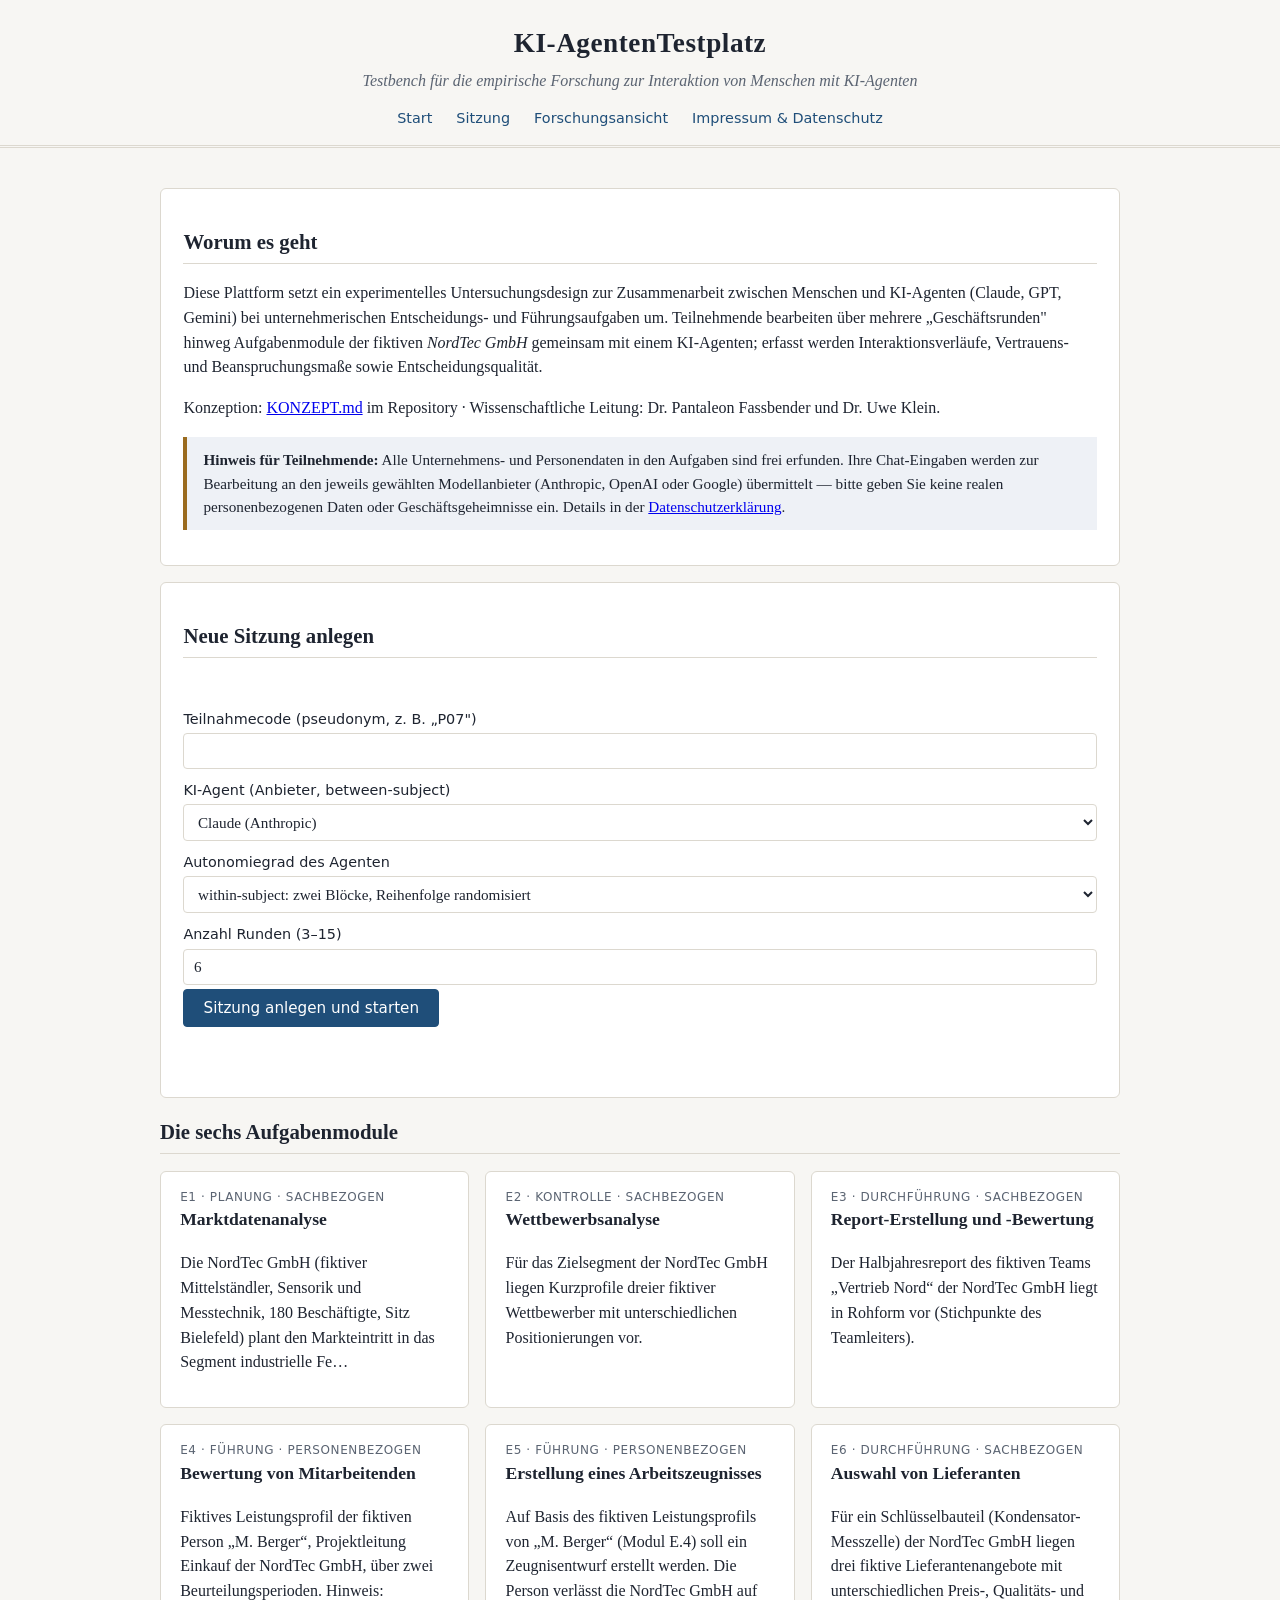
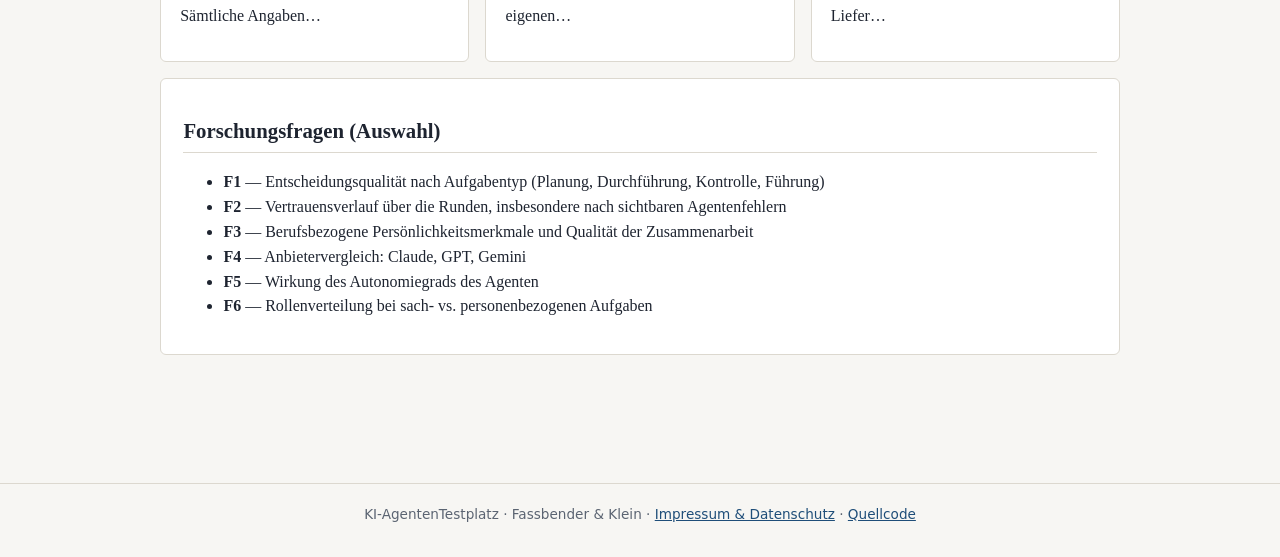
==== index.html @ 7c327b58 "Agentische Testbench: MVRP-Erstfassung (Module 0-6) Umsetzung des Arbeitspapiers "Experimentelle Unt" ====
<!DOCTYPE html>
<html lang="de">
<head>
  <meta charset="utf-8">
  <meta name="viewport" content="width=device-width, initial-scale=1">
  <title>KI-AgentenTestplatz — Testbench zur Mensch-KI-Agenten-Interaktion</title>
  <meta name="description" content="Agentische Testbench für die empirische Forschung zur Interaktion von Menschen mit KI-Agenten (Claude, GPT, Gemini).">
  <link rel="stylesheet" href="css/style.css">
</head>
<body>
  <header class="site">
    <h1>KI-AgentenTestplatz</h1>
    <div class="untertitel">Testbench für die empirische Forschung zur Interaktion von Menschen mit KI-Agenten</div>
    <nav class="haupt">
      <a href="index.html">Start</a>
      <a href="study.html">Sitzung</a>
      <a href="admin.html">Forschungsansicht</a>
      <a href="legal.html">Impressum &amp; Datenschutz</a>
    </nav>
  </header>

  <main>
    <section class="panel">
      <h2>Worum es geht</h2>
      <p>
        Diese Plattform setzt ein experimentelles Untersuchungsdesign zur Zusammenarbeit
        zwischen Menschen und KI-Agenten (Claude, GPT, Gemini) bei unternehmerischen
        Entscheidungs- und Führungsaufgaben um. Teilnehmende bearbeiten über mehrere
        „Geschäftsrunden" hinweg Aufgabenmodule der fiktiven <em>NordTec GmbH</em> gemeinsam
        mit einem KI-Agenten; erfasst werden Interaktionsverläufe, Vertrauens- und
        Beanspruchungsmaße sowie Entscheidungsqualität.
      </p>
      <p>
        Konzeption: <a href="KONZEPT.md">KONZEPT.md</a> im Repository ·
        Wissenschaftliche Leitung: Dr.&nbsp;Pantaleon&nbsp;Fassbender und Dr.&nbsp;Uwe&nbsp;Klein.
      </p>
      <div class="hinweis warnung">
        <strong>Hinweis für Teilnehmende:</strong> Alle Unternehmens- und Personendaten in
        den Aufgaben sind frei erfunden. Ihre Chat-Eingaben werden zur Bearbeitung an den
        jeweils gewählten Modellanbieter (Anthropic, OpenAI oder Google) übermittelt —
        bitte geben Sie keine realen personenbezogenen Daten oder Geschäftsgeheimnisse ein.
        Details in der <a href="legal.html">Datenschutzerklärung</a>.
      </div>
    </section>

    <section class="panel">
      <h2>Neue Sitzung anlegen</h2>
      <p class="status" id="speicherStatus"></p>
      <form id="setupForm">
        <label for="code">Teilnahmecode (pseudonym, z.&nbsp;B. „P07")</label>
        <input type="text" id="code" maxlength="24" autocomplete="off" required>

        <label for="provider">KI-Agent (Anbieter, between-subject)</label>
        <select id="provider">
          <option value="anthropic">Claude (Anthropic)</option>
          <option value="openai">GPT (OpenAI)</option>
          <option value="gemini">Gemini (Google)</option>
        </select>

        <label for="autonomyPlan">Autonomiegrad des Agenten</label>
        <select id="autonomyPlan">
          <option value="within">within-subject: zwei Blöcke, Reihenfolge randomisiert</option>
          <option value="niedrig">konstant niedrig (Agent macht nur Vorschläge)</option>
          <option value="hoch">konstant hoch (Agent erstellt Entwürfe, Mensch kontrolliert)</option>
        </select>

        <label for="rounds">Anzahl Runden (3–15)</label>
        <input type="number" id="rounds" min="3" max="15" value="6">

        <button type="submit">Sitzung anlegen und starten</button>
      </form>
      <p class="status" id="setupStatus"></p>
    </section>

    <section>
      <h2>Die sechs Aufgabenmodule</h2>
      <div class="karten" id="modulKarten"></div>
    </section>

    <section class="panel">
      <h2>Forschungsfragen (Auswahl)</h2>
      <ul>
        <li><strong>F1</strong> — Entscheidungsqualität nach Aufgabentyp (Planung, Durchführung, Kontrolle, Führung)</li>
        <li><strong>F2</strong> — Vertrauensverlauf über die Runden, insbesondere nach sichtbaren Agentenfehlern</li>
        <li><strong>F3</strong> — Berufsbezogene Persönlichkeitsmerkmale und Qualität der Zusammenarbeit</li>
        <li><strong>F4</strong> — Anbietervergleich: Claude, GPT, Gemini</li>
        <li><strong>F5</strong> — Wirkung des Autonomiegrads des Agenten</li>
        <li><strong>F6</strong> — Rollenverteilung bei sach- vs. personenbezogenen Aufgaben</li>
      </ul>
    </section>
  </main>

  <footer class="site">
    KI-AgentenTestplatz · Fassbender &amp; Klein ·
    <a href="legal.html">Impressum &amp; Datenschutz</a> ·
    <a href="https://github.com/pantaleonfassbender-coder/KI-AgentenTestplatz">Quellcode</a>
  </footer>

  <script src="js/tasks-data.js"></script>
  <script src="js/store.js"></script>
  <script src="js/engine.js"></script>
  <script src="js/index-page.js"></script>
</body>
</html>
---- css/style.css ----
/* KI-AgentenTestplatz — Gestaltung. Systemschriften, keine Fremdressourcen. */

:root {
  --bg: #f7f6f3;
  --panel: #ffffff;
  --ink: #1e2430;
  --muted: #5b6472;
  --line: #dcd8cf;
  --accent: #1f4e79;
  --accent-ink: #ffffff;
  --soft: #eef1f6;
  --good: #2e6e46;
  --warn: #9a6b1f;
  --bad: #a13a2f;
  --agent: #f0ede5;
  --human: #e3ecf5;
}

@media (prefers-color-scheme: dark) {
  :root {
    --bg: #16181d;
    --panel: #1f232b;
    --ink: #e8e6e1;
    --muted: #a3a89f;
    --line: #363b45;
    --accent: #7aa7d4;
    --accent-ink: #10141a;
    --soft: #262b34;
    --agent: #2a2e28;
    --human: #232c36;
  }
}

* { box-sizing: border-box; }

body {
  margin: 0;
  background: var(--bg);
  color: var(--ink);
  font-family: Georgia, "Times New Roman", serif;
  line-height: 1.55;
  font-size: 16px;
}

header.site {
  border-bottom: 3px double var(--line);
  padding: 1.4rem 1rem 1rem;
  text-align: center;
}

header.site h1 {
  margin: 0;
  font-size: 1.7rem;
  letter-spacing: 0.02em;
}

header.site .untertitel {
  color: var(--muted);
  font-style: italic;
  margin-top: 0.3rem;
}

nav.haupt {
  display: flex;
  justify-content: center;
  gap: 1.5rem;
  flex-wrap: wrap;
  margin-top: 0.8rem;
  font-family: system-ui, -apple-system, "Segoe UI", sans-serif;
  font-size: 0.9rem;
}

nav.haupt a { color: var(--accent); text-decoration: none; }
nav.haupt a:hover { text-decoration: underline; }

main {
  max-width: 62rem;
  margin: 0 auto;
  padding: 1.5rem 1rem 4rem;
}

h2 { font-size: 1.3rem; border-bottom: 1px solid var(--line); padding-bottom: 0.3rem; }
h3 { font-size: 1.1rem; }

.panel {
  background: var(--panel);
  border: 1px solid var(--line);
  border-radius: 6px;
  padding: 1.2rem 1.4rem;
  margin: 1rem 0;
}

.hinweis {
  background: var(--soft);
  border-left: 4px solid var(--accent);
  padding: 0.7rem 1rem;
  margin: 1rem 0;
  font-size: 0.95rem;
}

.warnung { border-left-color: var(--warn); }

table { border-collapse: collapse; width: 100%; margin: 0.8rem 0; }
th, td { border: 1px solid var(--line); padding: 0.45rem 0.6rem; text-align: left; vertical-align: top; }
th { background: var(--soft); font-family: system-ui, sans-serif; font-size: 0.85rem; }
td { font-size: 0.95rem; }

label { display: block; margin: 0.6rem 0 0.2rem; font-family: system-ui, sans-serif; font-size: 0.9rem; }

input[type="text"], input[type="number"], select, textarea {
  width: 100%;
  padding: 0.5rem 0.6rem;
  border: 1px solid var(--line);
  border-radius: 4px;
  background: var(--panel);
  color: var(--ink);
  font-family: inherit;
  font-size: 0.95rem;
}

textarea { min-height: 8rem; resize: vertical; }

button {
  font-family: system-ui, sans-serif;
  font-size: 0.95rem;
  padding: 0.55rem 1.2rem;
  border: 1px solid var(--accent);
  border-radius: 4px;
  background: var(--accent);
  color: var(--accent-ink);
  cursor: pointer;
  margin: 0.3rem 0.3rem 0.3rem 0;
}

button:hover { filter: brightness(1.1); }
button:disabled { opacity: 0.5; cursor: default; }

button.sekundaer {
  background: transparent;
  color: var(--accent);
}

button.gefahr { background: var(--bad); border-color: var(--bad); color: #fff; }

.kpi-leiste {
  display: flex;
  gap: 1rem;
  flex-wrap: wrap;
  font-family: system-ui, sans-serif;
  font-size: 0.9rem;
}

.kpi {
  background: var(--soft);
  border: 1px solid var(--line);
  border-radius: 4px;
  padding: 0.4rem 0.9rem;
}

.kpi b { font-size: 1.1rem; }

.meta-leiste {
  font-family: system-ui, sans-serif;
  font-size: 0.85rem;
  color: var(--muted);
  display: flex;
  gap: 1.2rem;
  flex-wrap: wrap;
  margin-bottom: 0.6rem;
}

/* Chat */
.chatlog {
  border: 1px solid var(--line);
  border-radius: 6px;
  background: var(--panel);
  max-height: 26rem;
  overflow-y: auto;
  padding: 0.8rem;
  margin: 0.8rem 0;
}

.msg {
  margin: 0.5rem 0;
  padding: 0.6rem 0.9rem;
  border-radius: 6px;
  white-space: pre-wrap;
  font-size: 0.95rem;
}

.msg.human { background: var(--human); margin-left: 2rem; }
.msg.agent { background: var(--agent); margin-right: 2rem; }

.msg .wer {
  font-family: system-ui, sans-serif;
  font-size: 0.75rem;
  color: var(--muted);
  display: block;
  margin-bottom: 0.25rem;
}

.chat-steuer { display: flex; gap: 0.5rem; align-items: flex-end; flex-wrap: wrap; }
.chat-steuer textarea { flex: 1 1 20rem; min-height: 4rem; }
.chat-steuer .rollenwahl { flex: 0 0 auto; }

.status {
  font-family: system-ui, sans-serif;
  font-size: 0.85rem;
  color: var(--muted);
  min-height: 1.2rem;
}

.fehler { color: var(--bad); }
.erfolg { color: var(--good); }

/* Fragebögen */
.likert { display: flex; gap: 0.7rem; align-items: center; flex-wrap: wrap; margin: 0.2rem 0 0.8rem; font-family: system-ui, sans-serif; font-size: 0.85rem; }
.likert label { display: inline-flex; align-items: center; gap: 0.25rem; margin: 0; }
.frage { margin-top: 0.9rem; }
.frage .text { font-size: 0.98rem; }

input[type="range"] { width: 100%; }
.range-wert { font-family: system-ui, sans-serif; font-size: 0.85rem; color: var(--muted); }

/* Karten auf der Startseite */
.karten { display: grid; grid-template-columns: repeat(auto-fit, minmax(16rem, 1fr)); gap: 1rem; }
.karte { background: var(--panel); border: 1px solid var(--line); border-radius: 6px; padding: 1rem 1.2rem; }
.karte h3 { margin-top: 0; }
.karte .tag { font-family: system-ui, sans-serif; font-size: 0.75rem; color: var(--muted); text-transform: uppercase; letter-spacing: 0.05em; }

footer.site {
  border-top: 1px solid var(--line);
  margin-top: 3rem;
  padding: 1.2rem 1rem 2rem;
  text-align: center;
  font-size: 0.85rem;
  color: var(--muted);
  font-family: system-ui, sans-serif;
}

footer.site a { color: var(--accent); }

.verborgen { display: none !important; }

.fortschritt {
  font-family: system-ui, sans-serif;
  font-size: 0.85rem;
  color: var(--muted);
  text-align: right;
}

@media (max-width: 480px) {
  .msg.human { margin-left: 0.5rem; }
  .msg.agent { margin-right: 0.5rem; }
}
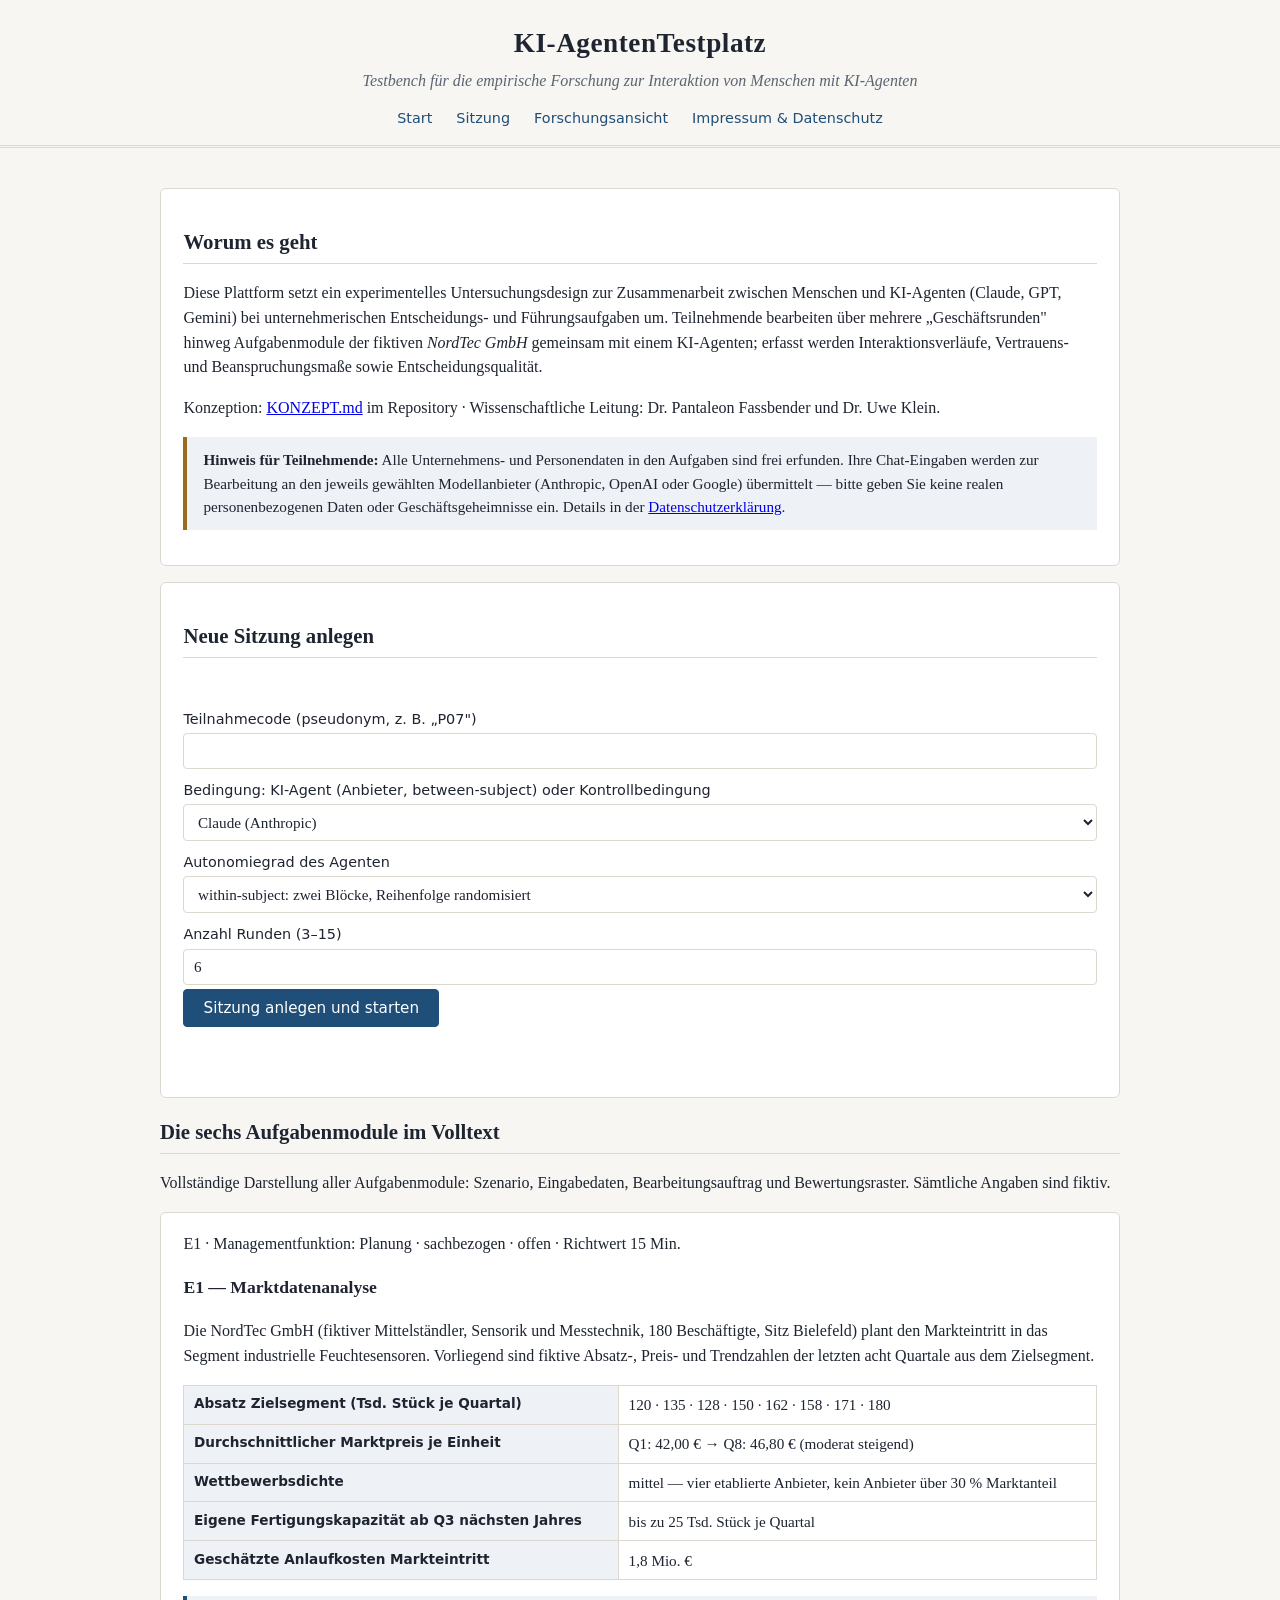
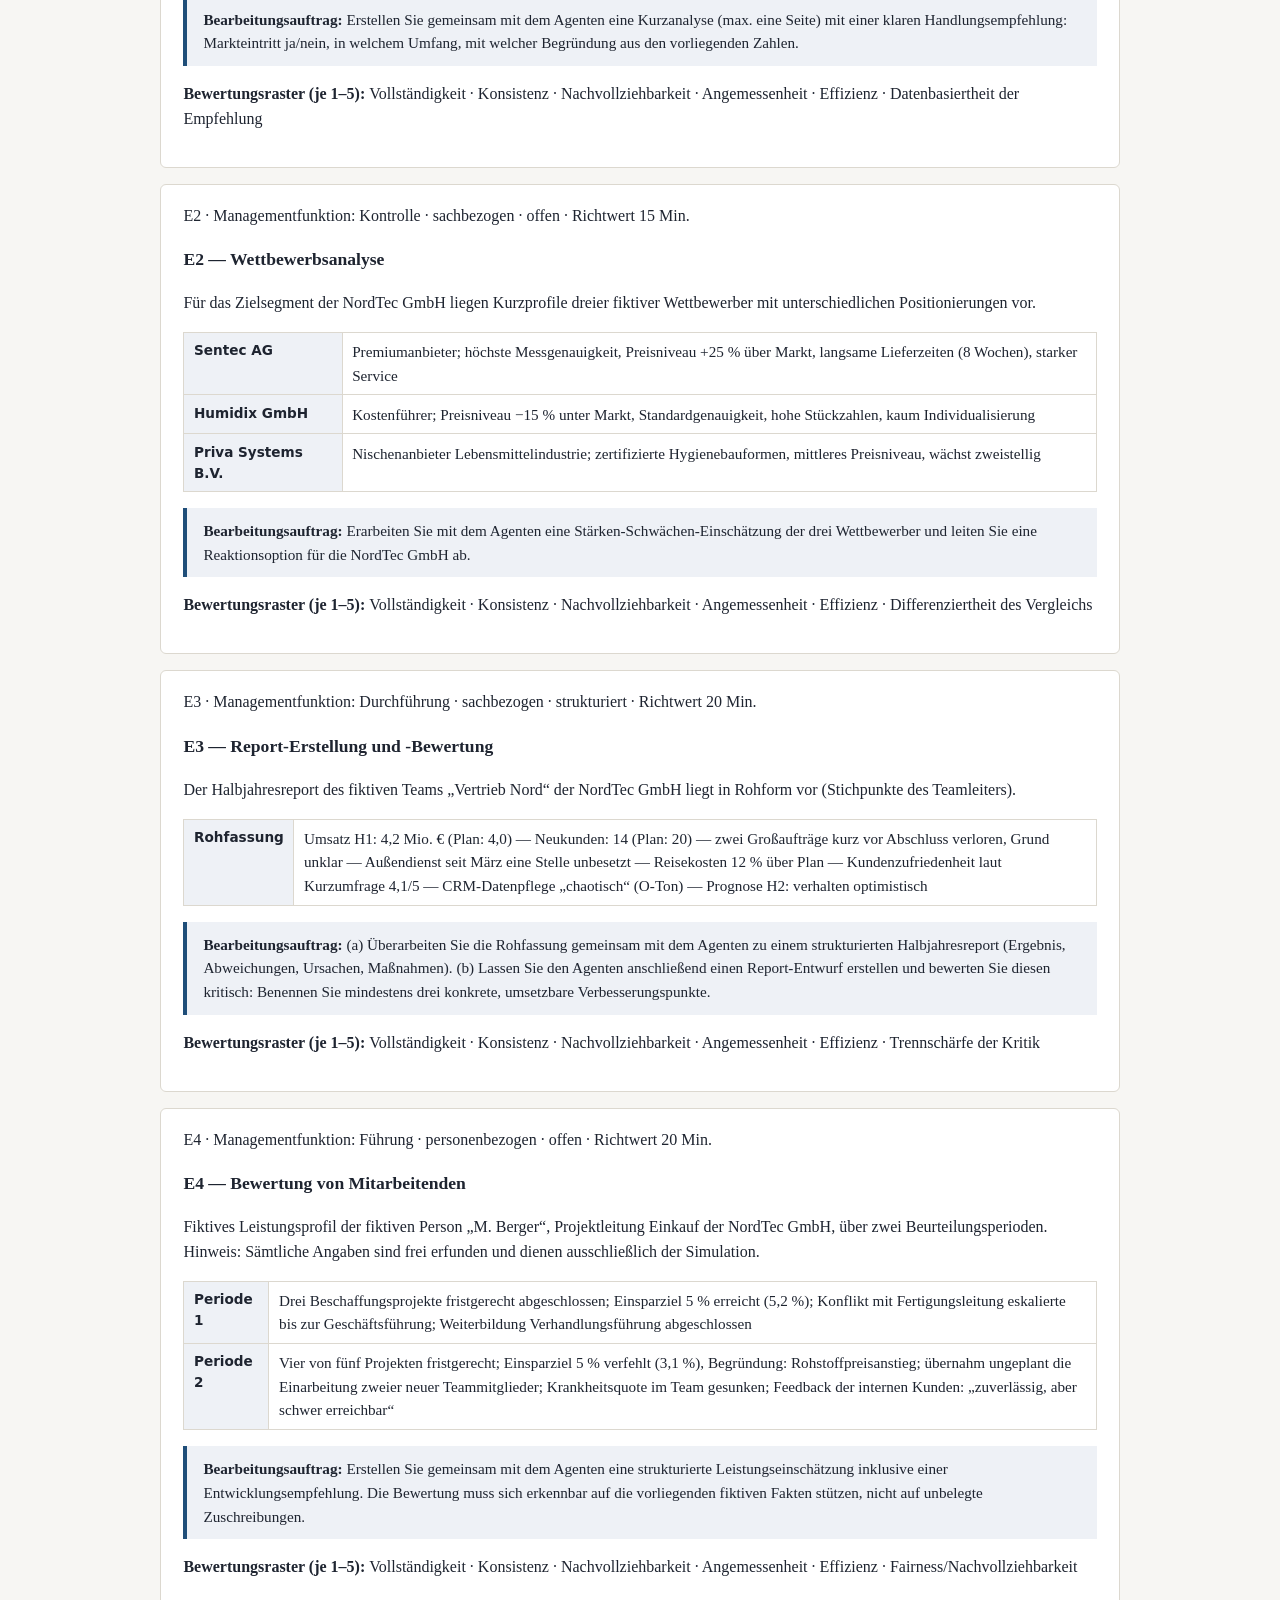
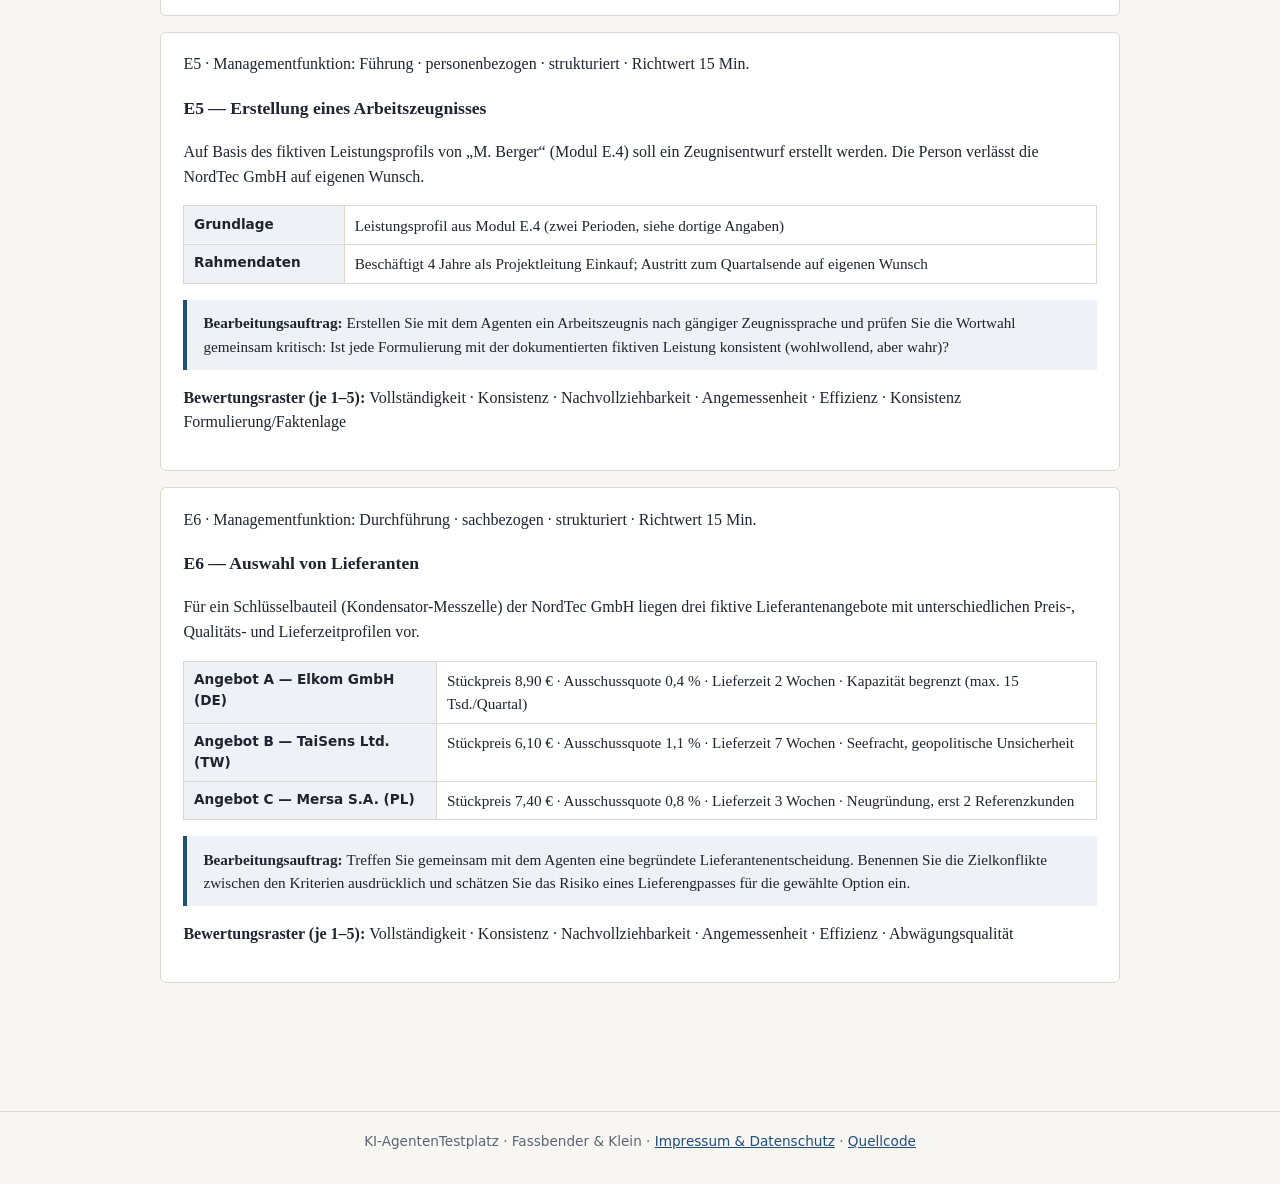
==== commit 3319755f: "Volltext-Module, Forschungsfragen in Forschungsansicht, Open-Source-Option, Postkorb-Kontrollbedingu" ====
--- a/index.html
+++ b/index.html
@@ -50,11 +50,13 @@
         <label for="code">Teilnahmecode (pseudonym, z.&nbsp;B. „P07")</label>
         <input type="text" id="code" maxlength="24" autocomplete="off" required>
 
-        <label for="provider">KI-Agent (Anbieter, between-subject)</label>
+        <label for="provider">Bedingung: KI-Agent (Anbieter, between-subject) oder Kontrollbedingung</label>
         <select id="provider">
           <option value="anthropic">Claude (Anthropic)</option>
           <option value="openai">GPT (OpenAI)</option>
           <option value="gemini">Gemini (Google)</option>
+          <option value="opensource">Open-Source-Modell (vom Betreiber konfigurierter Endpunkt)</option>
+          <option value="none">Ohne KI — Postkorb-Kontrollbedingung (eigenständige Bearbeitung)</option>
         </select>
 
         <label for="autonomyPlan">Autonomiegrad des Agenten</label>
@@ -73,20 +75,10 @@
     </section>
 
     <section>
-      <h2>Die sechs Aufgabenmodule</h2>
-      <div class="karten" id="modulKarten"></div>
-    </section>
-
-    <section class="panel">
-      <h2>Forschungsfragen (Auswahl)</h2>
-      <ul>
-        <li><strong>F1</strong> — Entscheidungsqualität nach Aufgabentyp (Planung, Durchführung, Kontrolle, Führung)</li>
-        <li><strong>F2</strong> — Vertrauensverlauf über die Runden, insbesondere nach sichtbaren Agentenfehlern</li>
-        <li><strong>F3</strong> — Berufsbezogene Persönlichkeitsmerkmale und Qualität der Zusammenarbeit</li>
-        <li><strong>F4</strong> — Anbietervergleich: Claude, GPT, Gemini</li>
-        <li><strong>F5</strong> — Wirkung des Autonomiegrads des Agenten</li>
-        <li><strong>F6</strong> — Rollenverteilung bei sach- vs. personenbezogenen Aufgaben</li>
-      </ul>
+      <h2>Die sechs Aufgabenmodule im Volltext</h2>
+      <p>Vollständige Darstellung aller Aufgabenmodule: Szenario, Eingabedaten,
+        Bearbeitungsauftrag und Bewertungsraster. Sämtliche Angaben sind fiktiv.</p>
+      <div id="modulListe"></div>
     </section>
   </main>
 
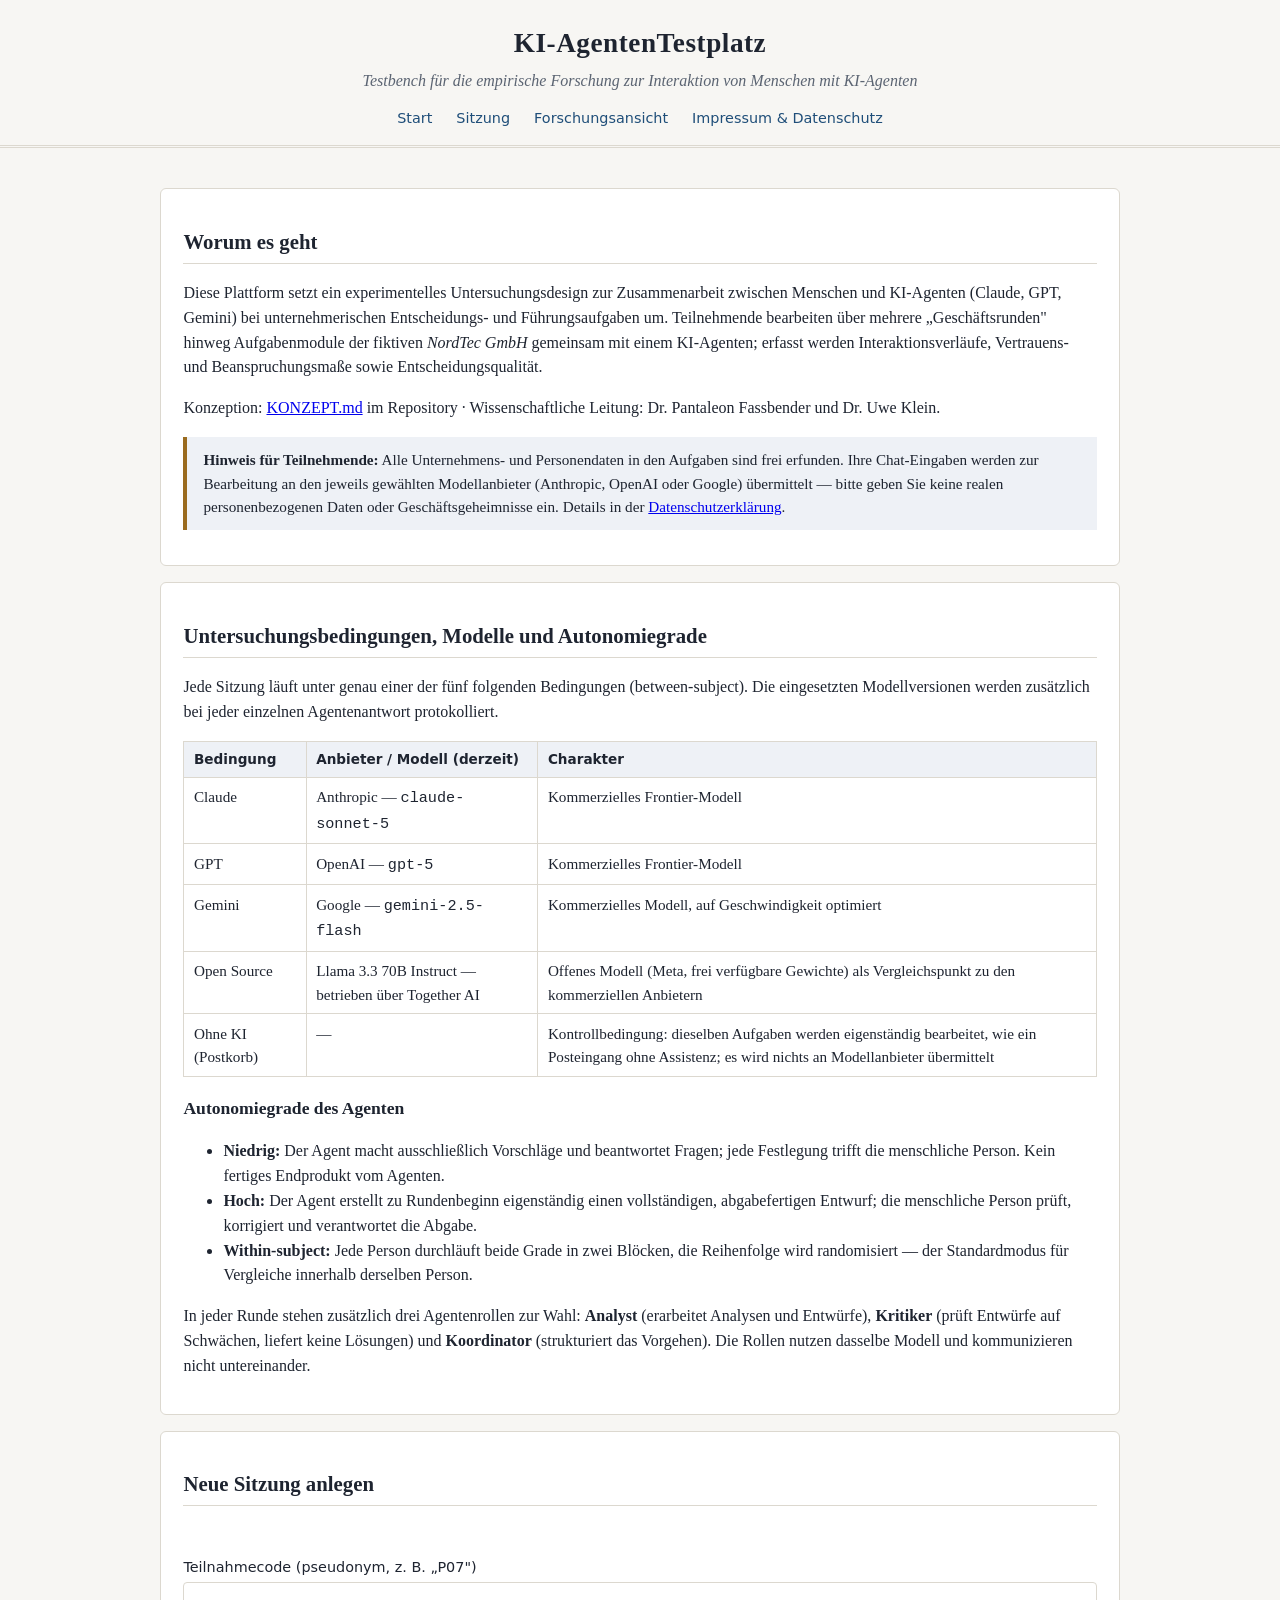
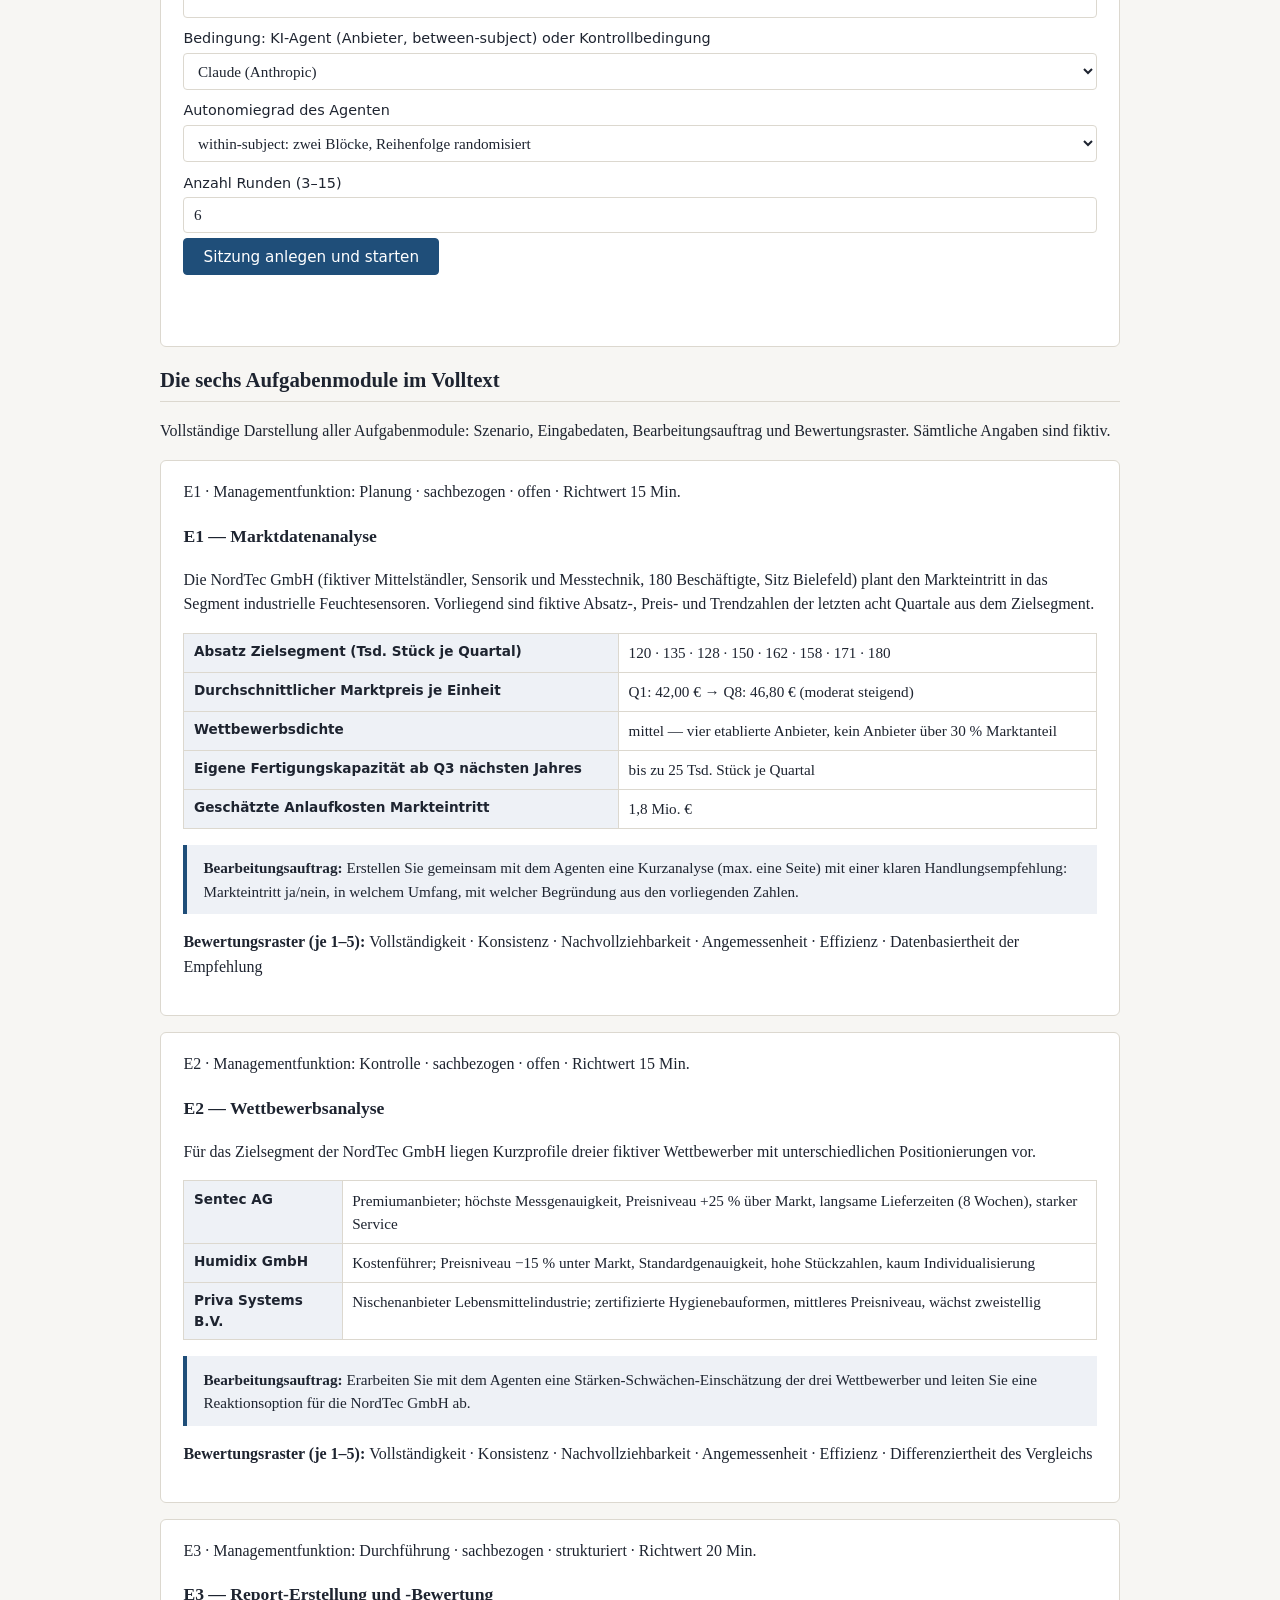
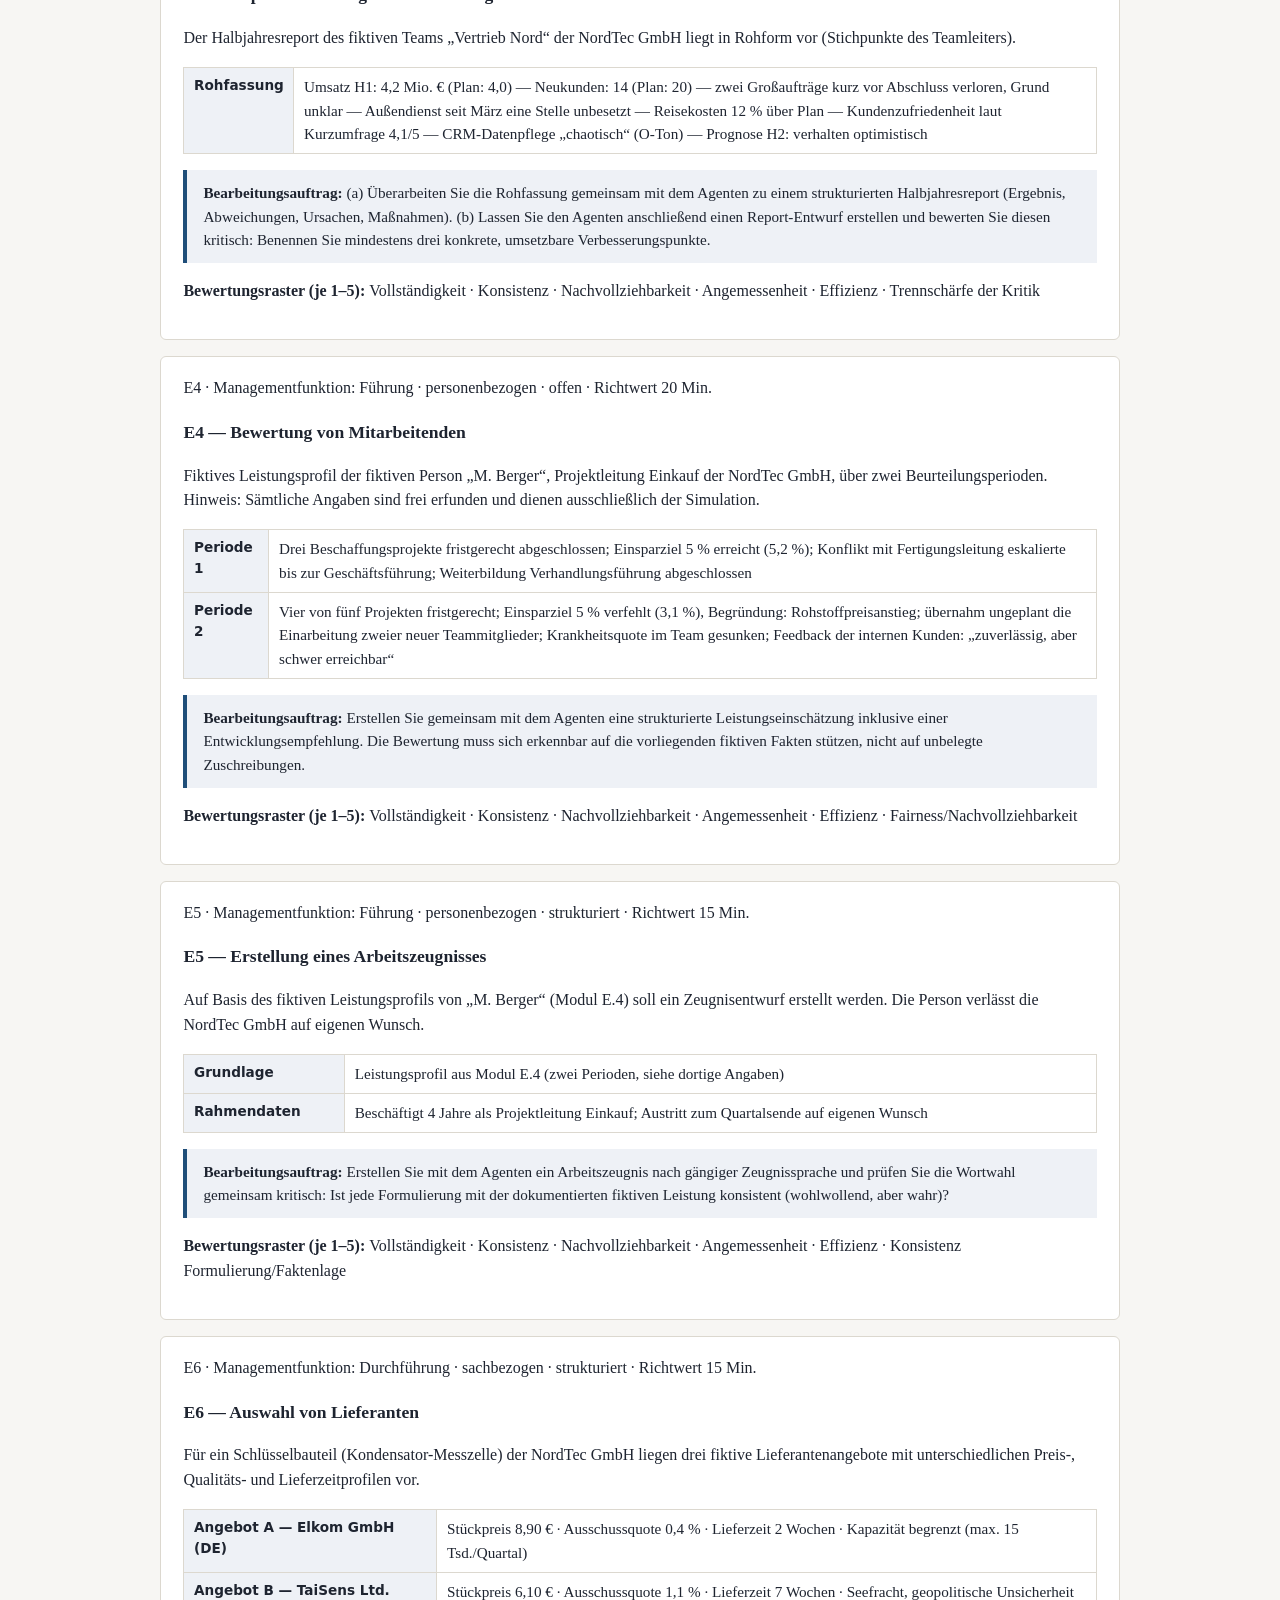
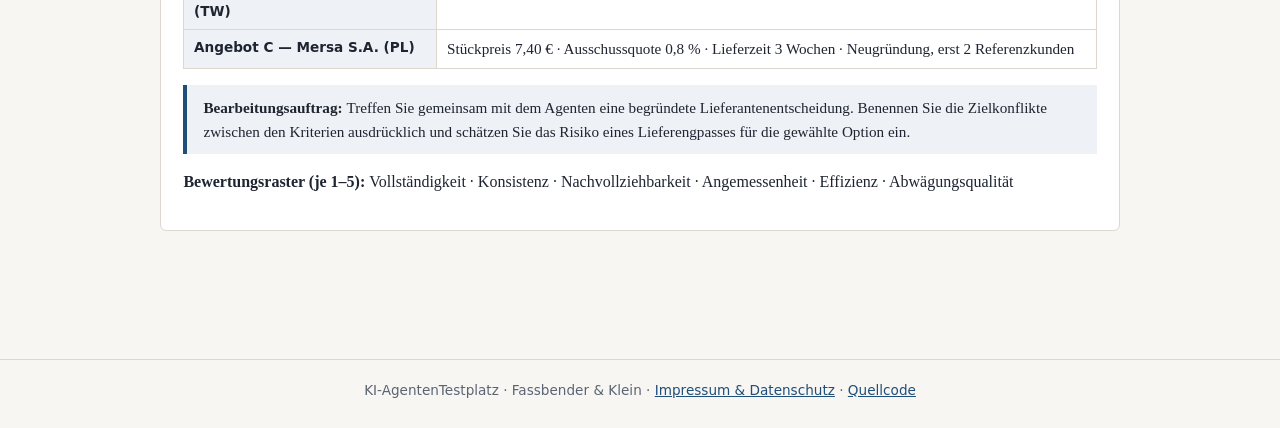
==== commit 520603d8: "Startseite: Bedingungen/Modelle/Autonomiegrade erlaeutert; Datenschutz benennt Together AI - Neue Ue" ====
--- a/index.html
+++ b/index.html
@@ -41,6 +41,62 @@
         bitte geben Sie keine realen personenbezogenen Daten oder Geschäftsgeheimnisse ein.
         Details in der <a href="legal.html">Datenschutzerklärung</a>.
       </div>
+    </section>
+
+    <section class="panel">
+      <h2>Untersuchungsbedingungen, Modelle und Autonomiegrade</h2>
+      <p>Jede Sitzung läuft unter genau einer der fünf folgenden Bedingungen
+        (between-subject). Die eingesetzten Modellversionen werden zusätzlich bei jeder
+        einzelnen Agentenantwort protokolliert.</p>
+      <table>
+        <thead>
+          <tr><th>Bedingung</th><th>Anbieter / Modell (derzeit)</th><th>Charakter</th></tr>
+        </thead>
+        <tbody>
+          <tr>
+            <td>Claude</td>
+            <td>Anthropic — <code>claude-sonnet-5</code></td>
+            <td>Kommerzielles Frontier-Modell</td>
+          </tr>
+          <tr>
+            <td>GPT</td>
+            <td>OpenAI — <code>gpt-5</code></td>
+            <td>Kommerzielles Frontier-Modell</td>
+          </tr>
+          <tr>
+            <td>Gemini</td>
+            <td>Google — <code>gemini-2.5-flash</code></td>
+            <td>Kommerzielles Modell, auf Geschwindigkeit optimiert</td>
+          </tr>
+          <tr>
+            <td>Open Source</td>
+            <td>Llama&nbsp;3.3&nbsp;70B Instruct — betrieben über Together&nbsp;AI</td>
+            <td>Offenes Modell (Meta, frei verfügbare Gewichte) als Vergleichspunkt zu den kommerziellen Anbietern</td>
+          </tr>
+          <tr>
+            <td>Ohne KI (Postkorb)</td>
+            <td>—</td>
+            <td>Kontrollbedingung: dieselben Aufgaben werden eigenständig bearbeitet, wie ein Posteingang ohne Assistenz; es wird nichts an Modellanbieter übermittelt</td>
+          </tr>
+        </tbody>
+      </table>
+      <h3>Autonomiegrade des Agenten</h3>
+      <ul>
+        <li><strong>Niedrig:</strong> Der Agent macht ausschließlich Vorschläge und
+          beantwortet Fragen; jede Festlegung trifft die menschliche Person. Kein
+          fertiges Endprodukt vom Agenten.</li>
+        <li><strong>Hoch:</strong> Der Agent erstellt zu Rundenbeginn eigenständig einen
+          vollständigen, abgabefertigen Entwurf; die menschliche Person prüft, korrigiert
+          und verantwortet die Abgabe.</li>
+        <li><strong>Within-subject:</strong> Jede Person durchläuft beide Grade in zwei
+          Blöcken, die Reihenfolge wird randomisiert — der Standardmodus für
+          Vergleiche innerhalb derselben Person.</li>
+      </ul>
+      <p>In jeder Runde stehen zusätzlich drei Agentenrollen zur Wahl: <strong>Analyst</strong>
+        (erarbeitet Analysen und Entwürfe), <strong>Kritiker</strong> (prüft Entwürfe auf
+        Schwächen, liefert keine Lösungen) und <strong>Koordinator</strong> (strukturiert
+        das Vorgehen). Die Rollen nutzen dasselbe Modell und kommunizieren nicht
+        untereinander.</p>
     </section>
 
     <section class="panel">
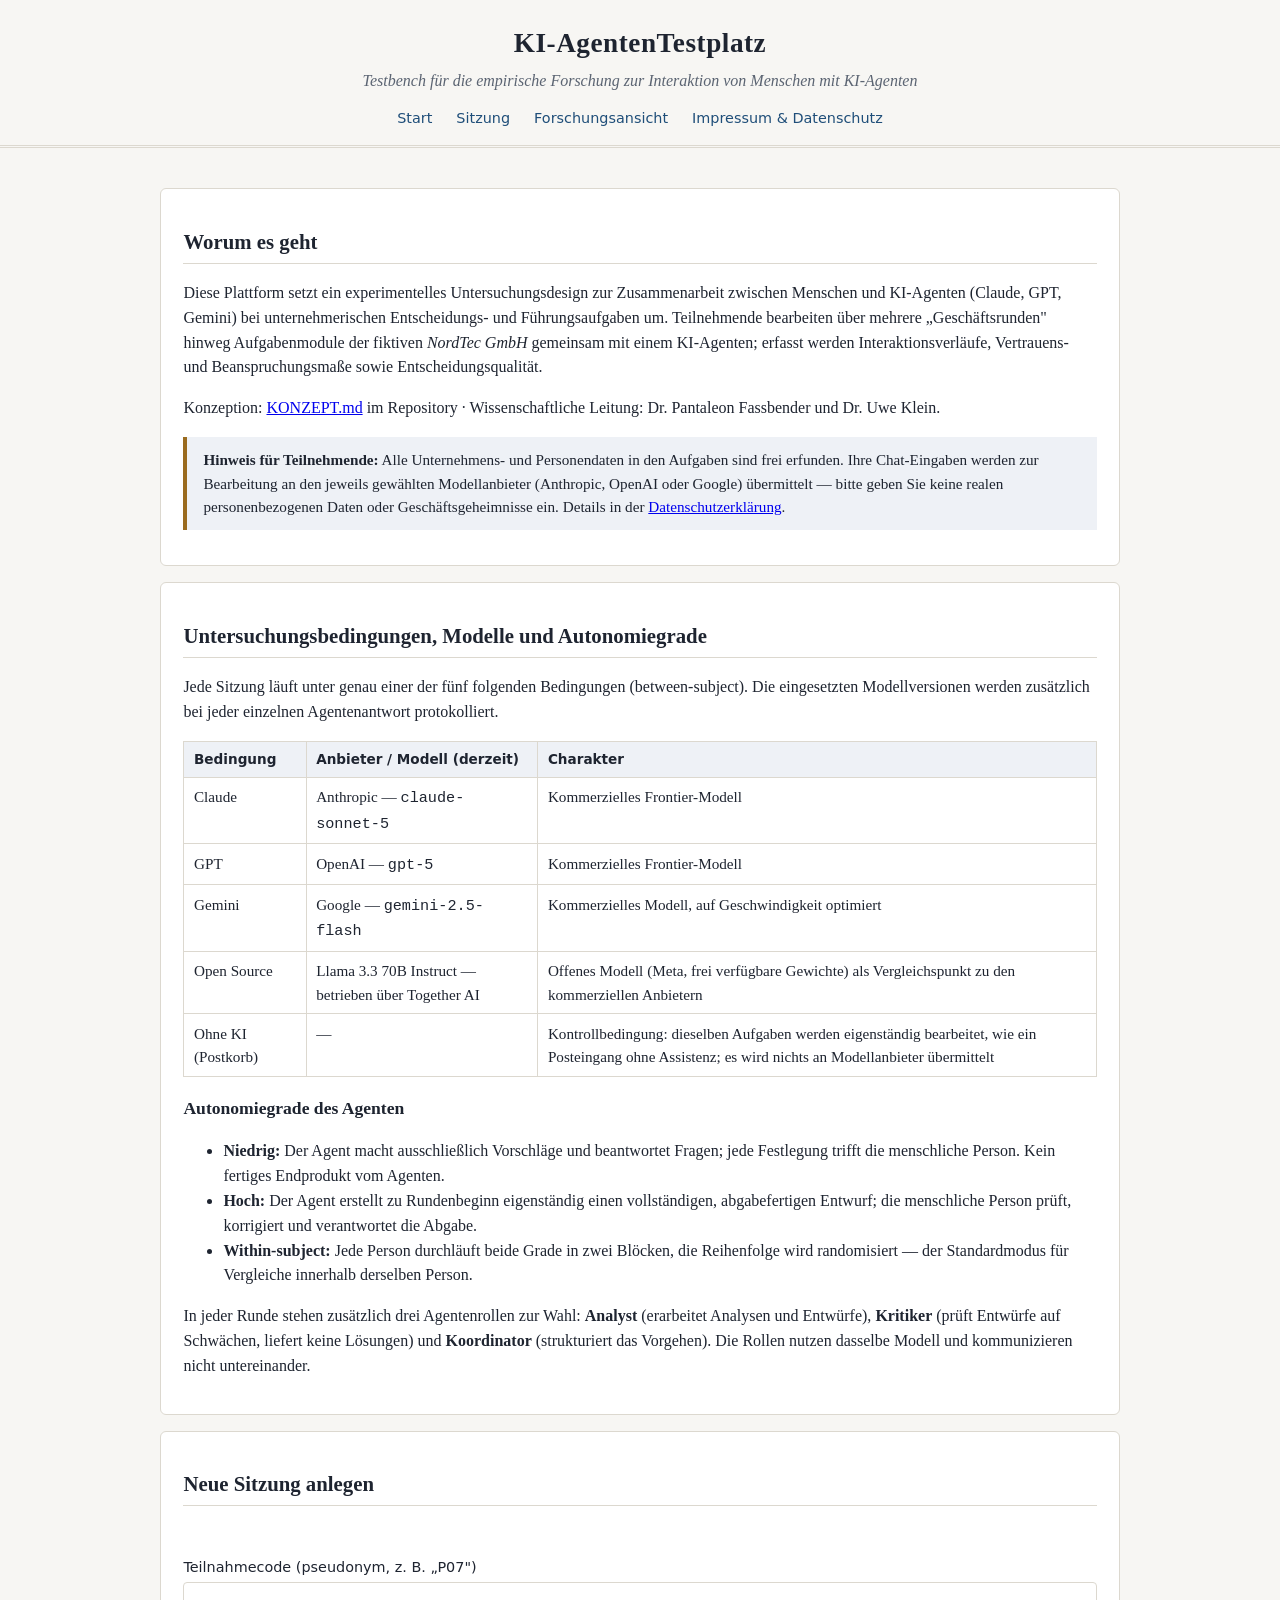
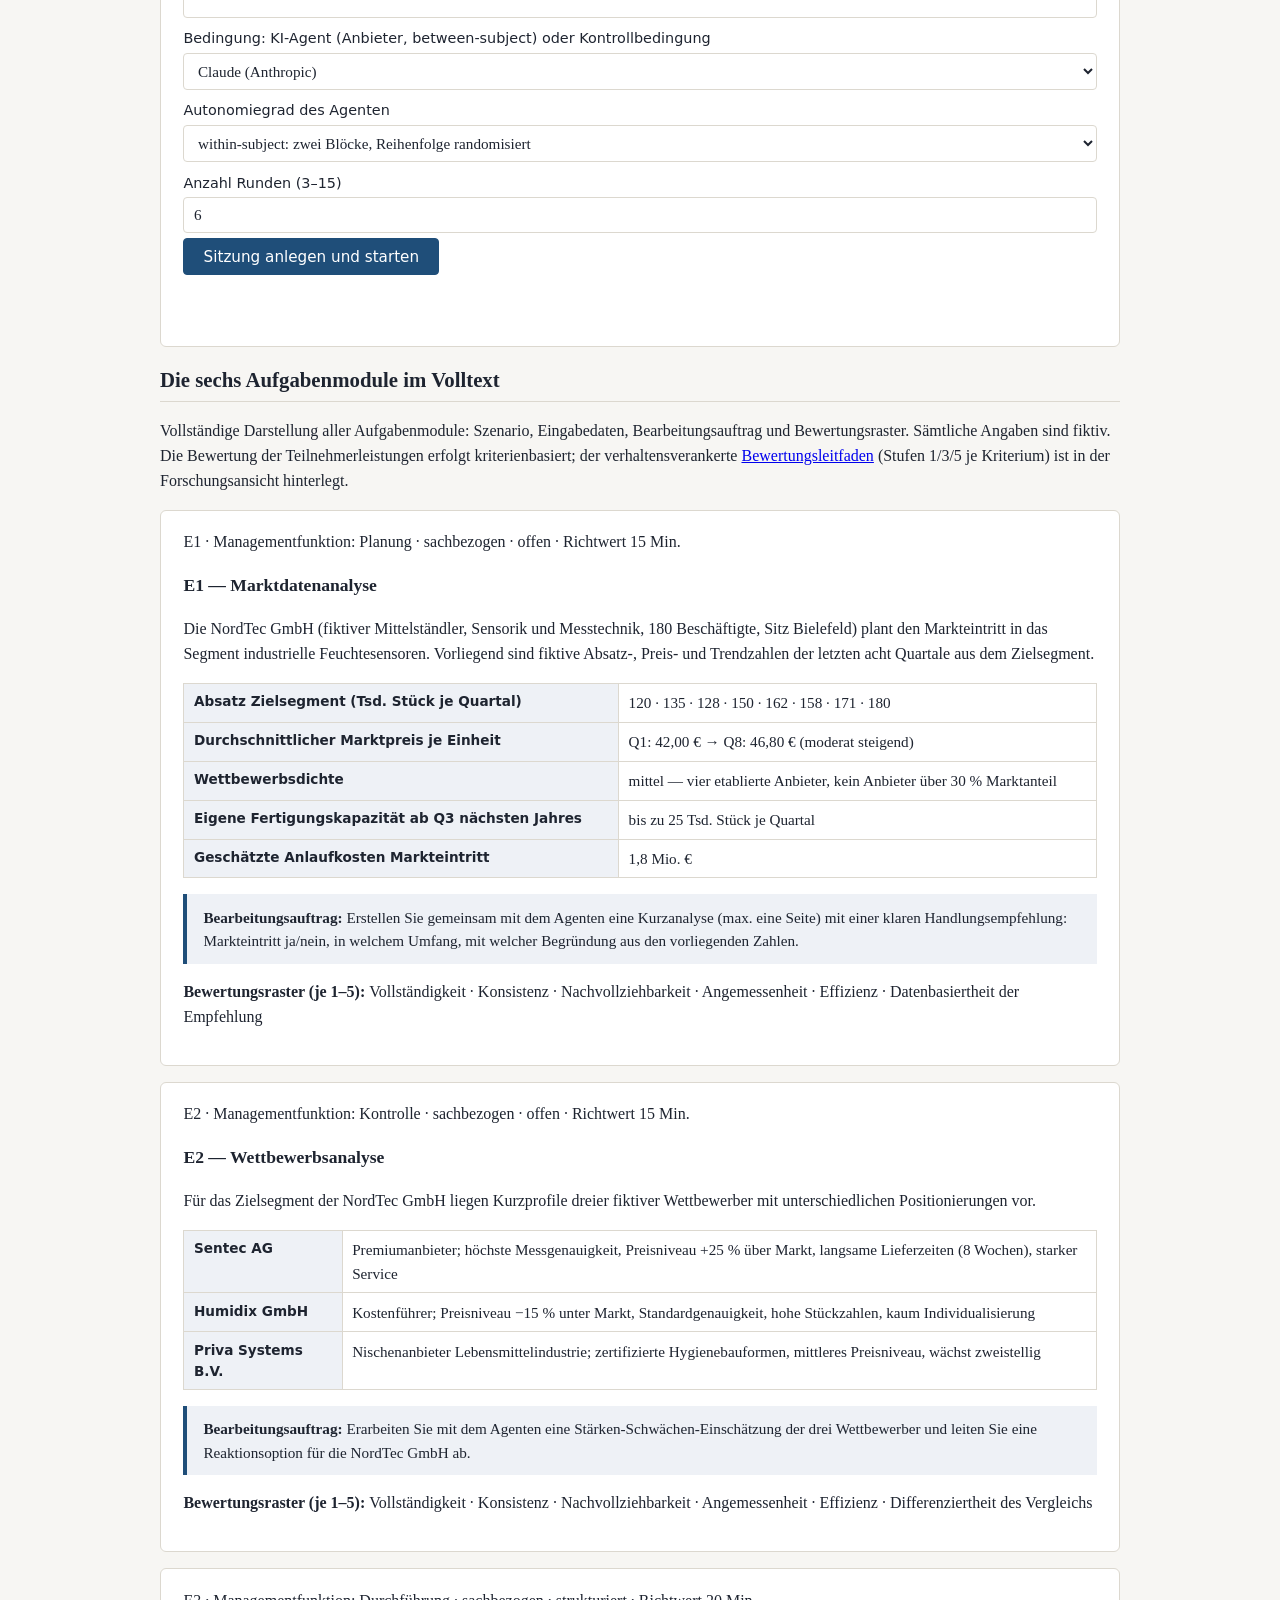
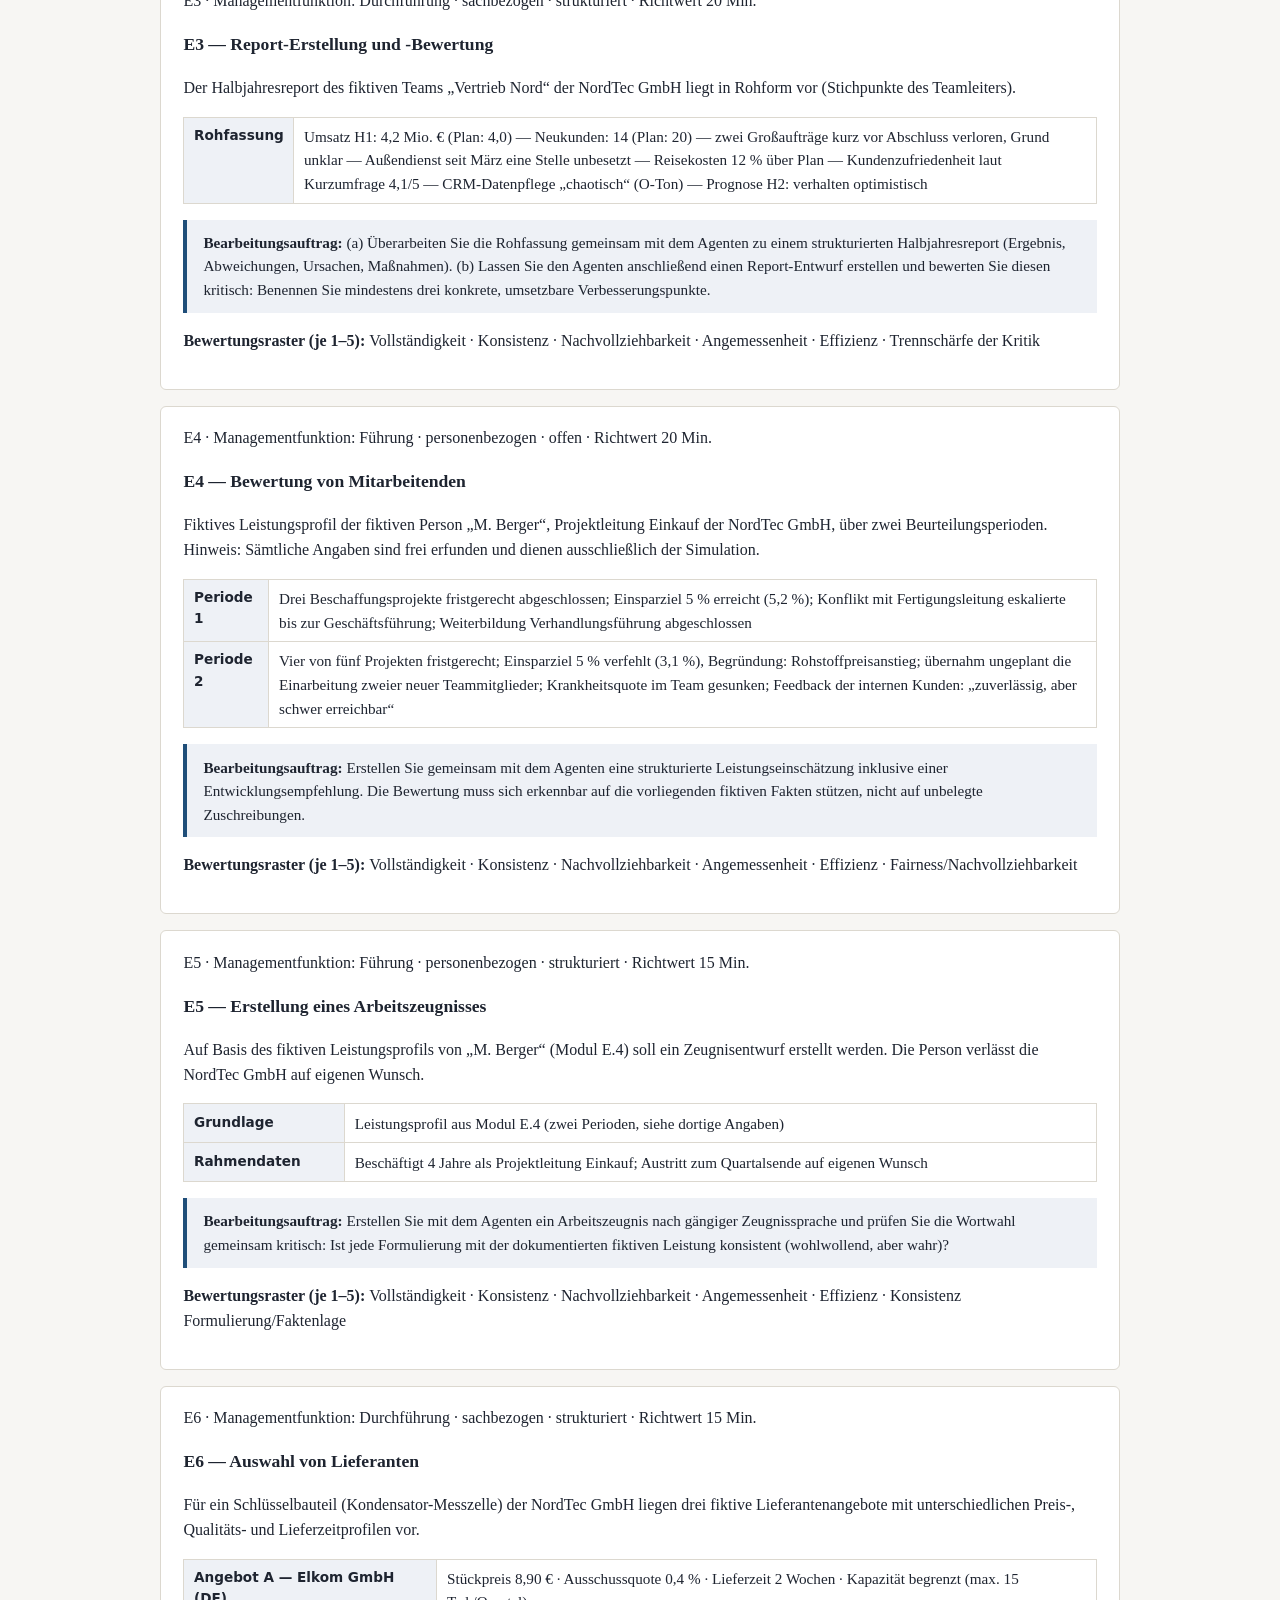
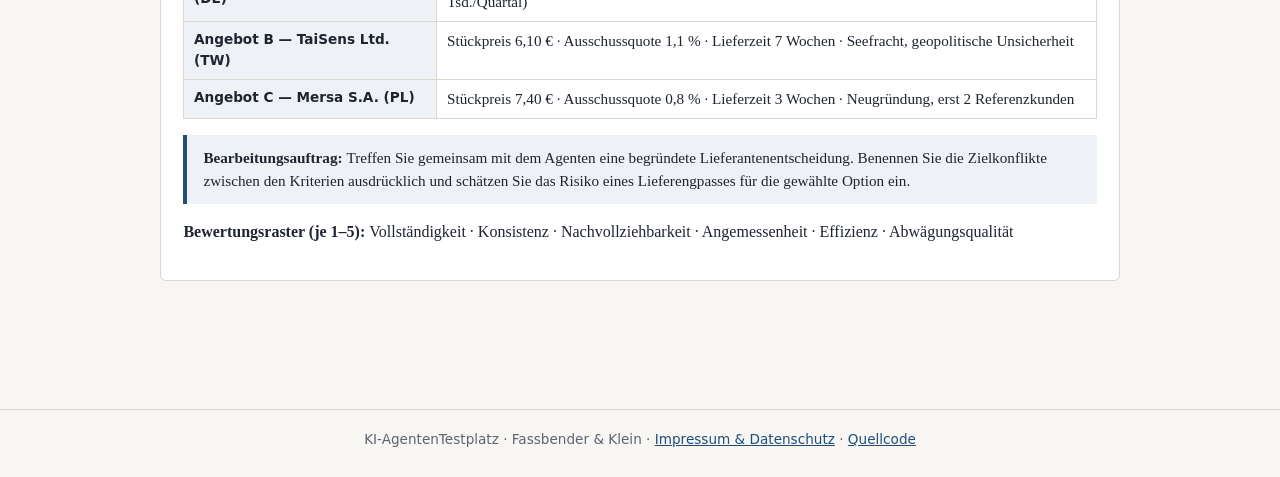
==== commit 96d457e7: "Excel-Export statt CSV; verhaltensverankerter Bewertungsleitfaden - js/xlsx-export.js: abhaengigkeit" ====
--- a/index.html
+++ b/index.html
@@ -133,7 +133,10 @@
     <section>
       <h2>Die sechs Aufgabenmodule im Volltext</h2>
       <p>Vollständige Darstellung aller Aufgabenmodule: Szenario, Eingabedaten,
-        Bearbeitungsauftrag und Bewertungsraster. Sämtliche Angaben sind fiktiv.</p>
+        Bearbeitungsauftrag und Bewertungsraster. Sämtliche Angaben sind fiktiv.
+        Die Bewertung der Teilnehmerleistungen erfolgt kriterienbasiert; der
+        verhaltensverankerte <a href="admin.html">Bewertungsleitfaden</a> (Stufen 1/3/5
+        je Kriterium) ist in der Forschungsansicht hinterlegt.</p>
       <div id="modulListe"></div>
     </section>
   </main>
--- a/css/style.css
+++ b/css/style.css
@@ -242,6 +242,27 @@
 
 .verborgen { display: none !important; }
 
+/* Bewertungsleitfaden / kriterienbasiertes Rating */
+.kriterium {
+  border-top: 1px solid var(--line);
+  padding-top: 0.6rem;
+  margin-top: 0.6rem;
+}
+.kriterium h3 { margin: 0 0 0.2rem; font-size: 1rem; }
+.krit-def {
+  font-family: system-ui, sans-serif;
+  font-size: 0.85rem;
+  color: var(--muted);
+  margin: 0.1rem 0 0.3rem;
+}
+.krit-anker {
+  font-size: 0.85rem;
+  margin: 0.15rem 0;
+  padding-left: 0.8rem;
+  border-left: 3px solid var(--line);
+}
+.kriterium select { max-width: 8rem; }
+
 .fortschritt {
   font-family: system-ui, sans-serif;
   font-size: 0.85rem;
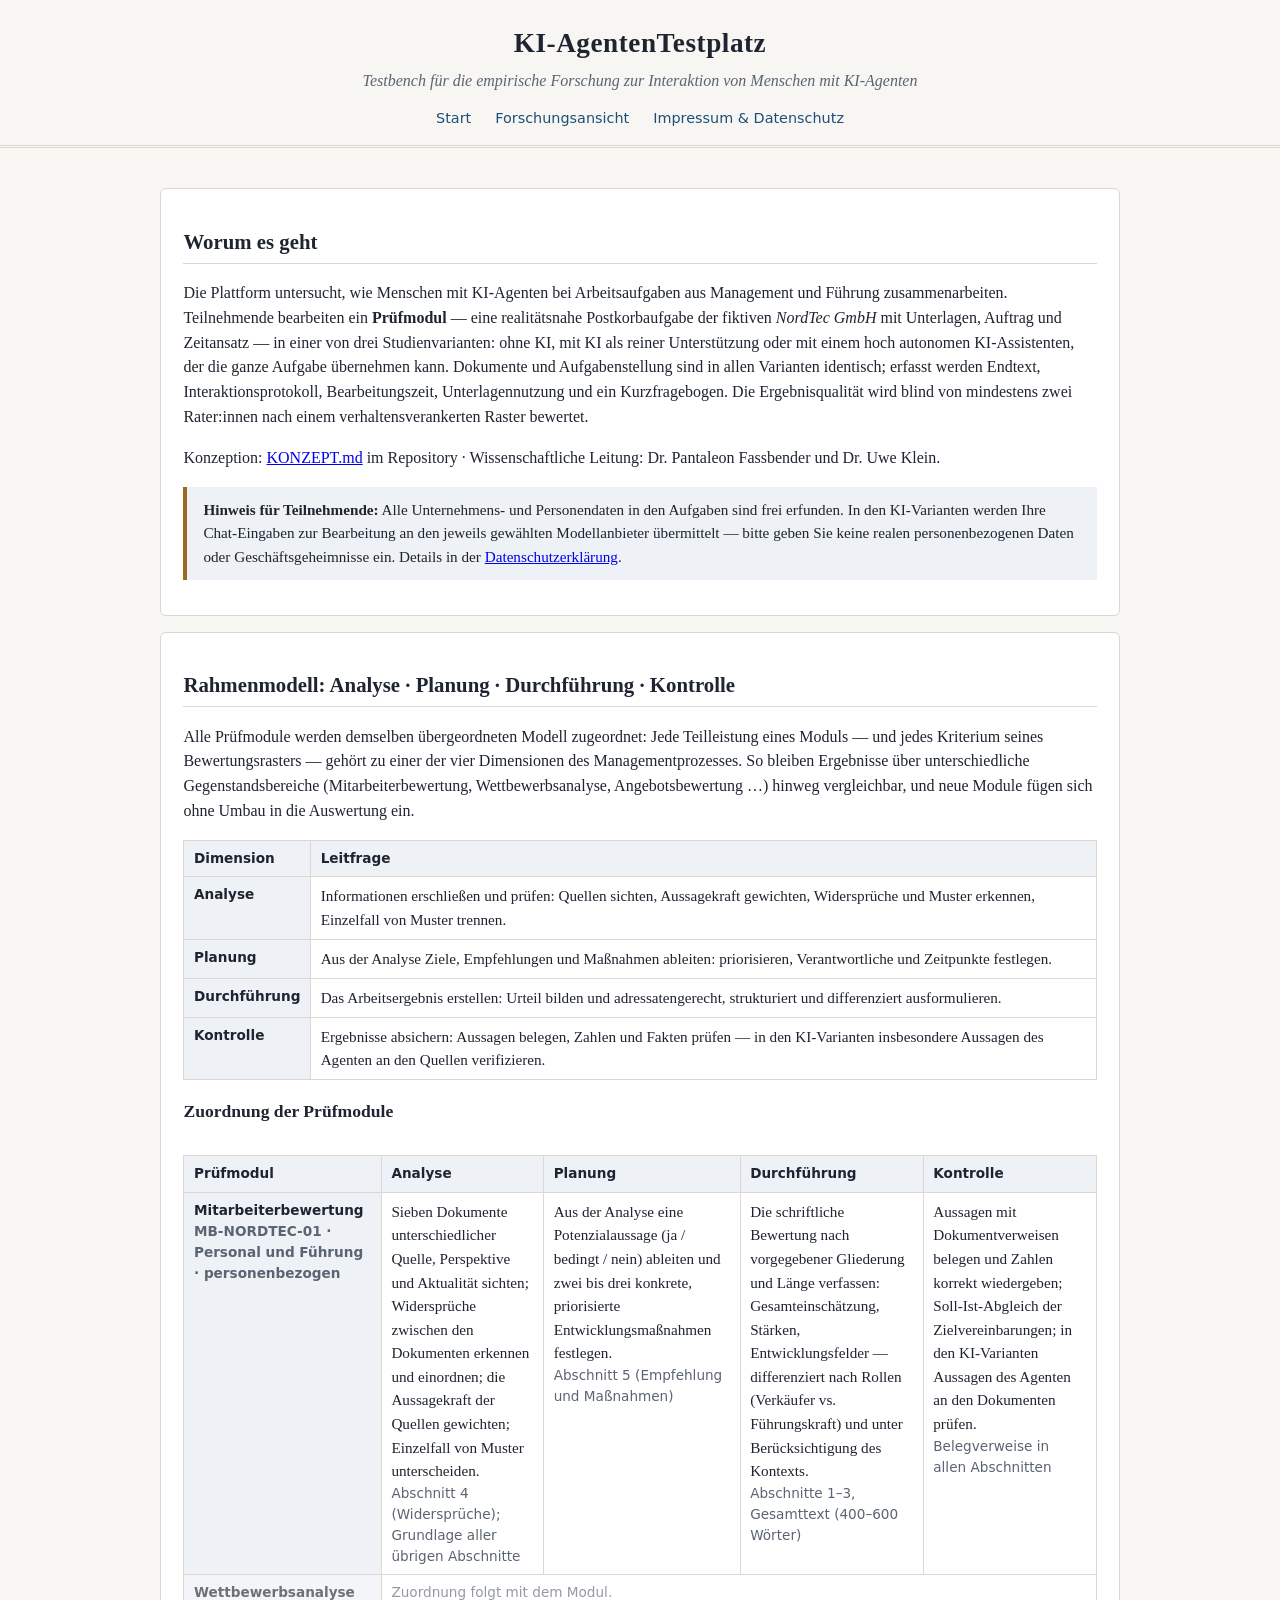
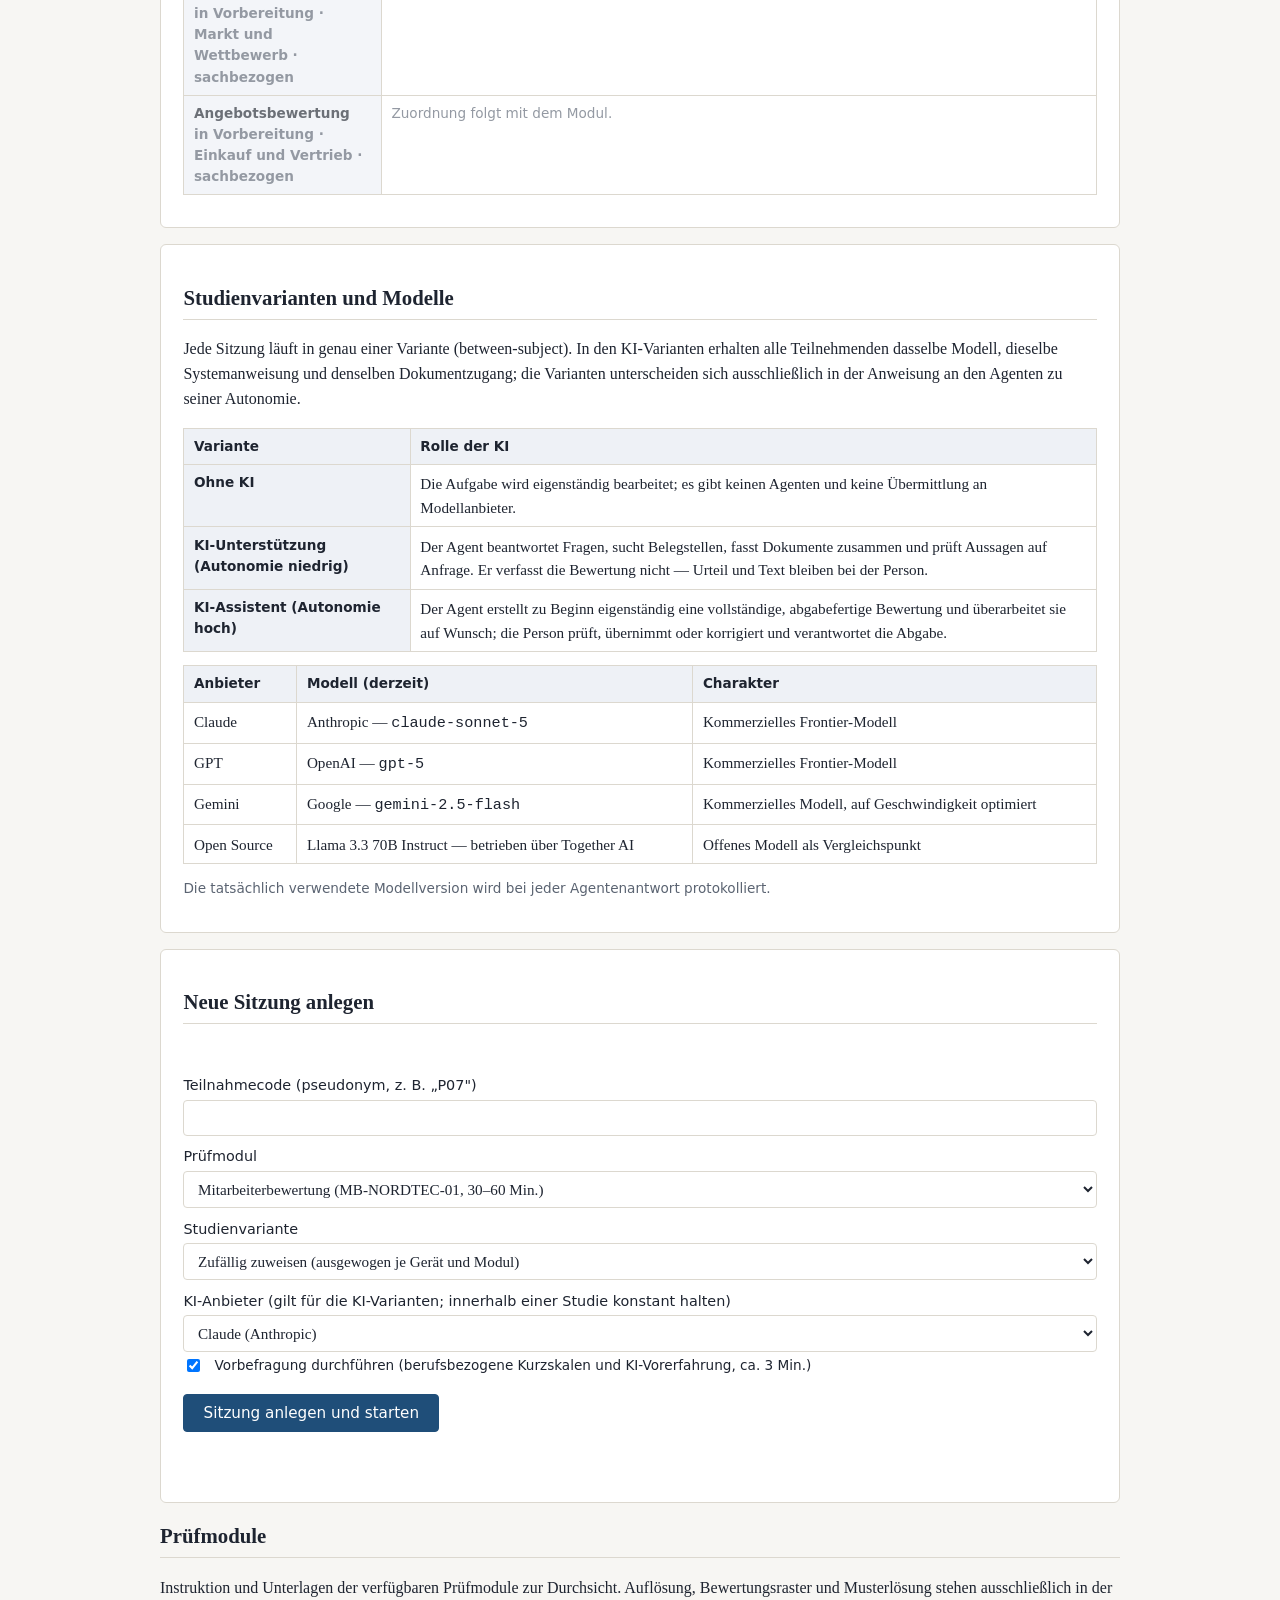
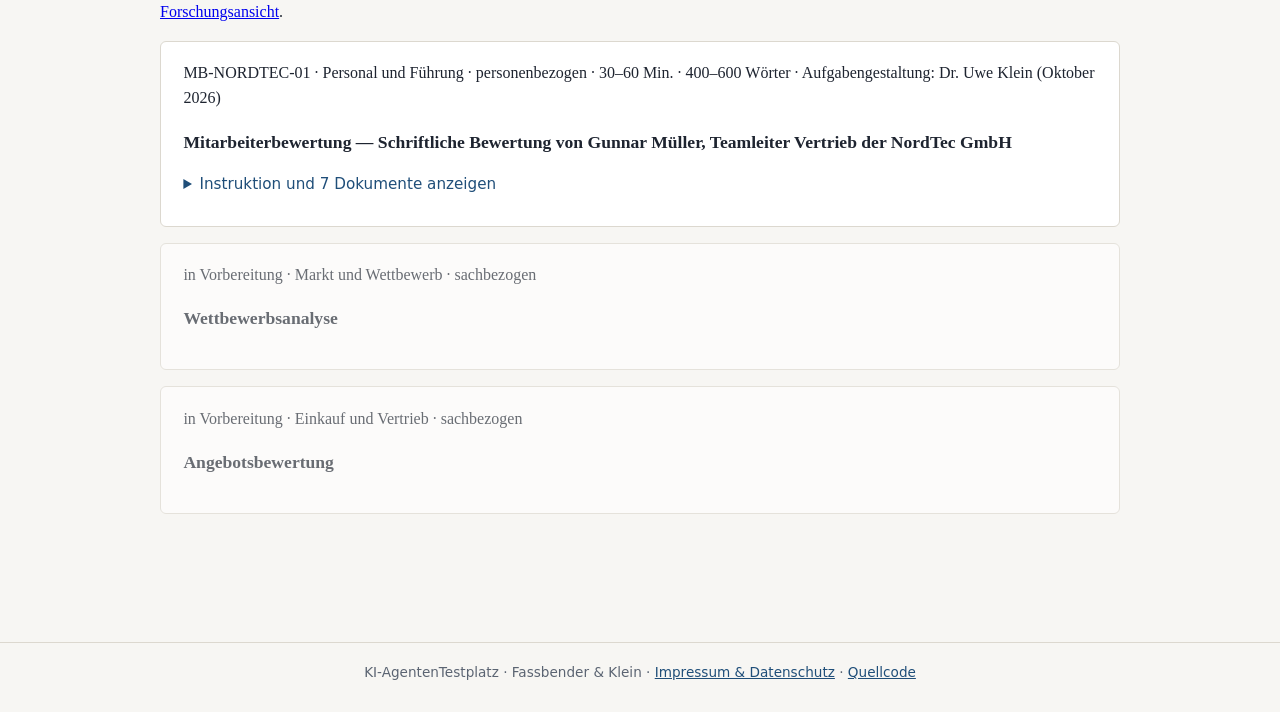
==== commit d7cf3f32: "Modulare Fassung: Prüfmodule statt E1–E6, erstes Modul Mitarbeiterbewertung - E1–E6, Rundenmaschine " ====
--- a/index.html
+++ b/index.html
@@ -4,7 +4,7 @@
   <meta charset="utf-8">
   <meta name="viewport" content="width=device-width, initial-scale=1">
   <title>KI-AgentenTestplatz — Testbench zur Mensch-KI-Agenten-Interaktion</title>
-  <meta name="description" content="Agentische Testbench für die empirische Forschung zur Interaktion von Menschen mit KI-Agenten (Claude, GPT, Gemini).">
+  <meta name="description" content="Modulare Testbench für die empirische Forschung zur Zusammenarbeit von Menschen mit KI-Agenten (Claude, GPT, Gemini, Open Source).">
   <link rel="stylesheet" href="css/style.css">
 </head>
 <body>
@@ -13,7 +13,6 @@
     <div class="untertitel">Testbench für die empirische Forschung zur Interaktion von Menschen mit KI-Agenten</div>
     <nav class="haupt">
       <a href="index.html">Start</a>
-      <a href="study.html">Sitzung</a>
       <a href="admin.html">Forschungsansicht</a>
       <a href="legal.html">Impressum &amp; Datenschutz</a>
     </nav>
@@ -23,12 +22,15 @@
     <section class="panel">
       <h2>Worum es geht</h2>
       <p>
-        Diese Plattform setzt ein experimentelles Untersuchungsdesign zur Zusammenarbeit
-        zwischen Menschen und KI-Agenten (Claude, GPT, Gemini) bei unternehmerischen
-        Entscheidungs- und Führungsaufgaben um. Teilnehmende bearbeiten über mehrere
-        „Geschäftsrunden" hinweg Aufgabenmodule der fiktiven <em>NordTec GmbH</em> gemeinsam
-        mit einem KI-Agenten; erfasst werden Interaktionsverläufe, Vertrauens- und
-        Beanspruchungsmaße sowie Entscheidungsqualität.
+        Die Plattform untersucht, wie Menschen mit KI-Agenten bei Arbeitsaufgaben aus
+        Management und Führung zusammenarbeiten. Teilnehmende bearbeiten ein
+        <strong>Prüfmodul</strong> — eine realitätsnahe Postkorbaufgabe der fiktiven
+        <em>NordTec GmbH</em> mit Unterlagen, Auftrag und Zeitansatz — in einer von drei
+        Studienvarianten: ohne KI, mit KI als reiner Unterstützung oder mit einem hoch autonomen
+        KI-Assistenten, der die ganze Aufgabe übernehmen kann. Dokumente und Aufgabenstellung
+        sind in allen Varianten identisch; erfasst werden Endtext, Interaktionsprotokoll,
+        Bearbeitungszeit, Unterlagennutzung und ein Kurzfragebogen. Die Ergebnisqualität wird
+        blind von mindestens zwei Rater:innen nach einem verhaltensverankerten Raster bewertet.
       </p>
       <p>
         Konzeption: <a href="KONZEPT.md">KONZEPT.md</a> im Repository ·
@@ -36,67 +38,50 @@
       </p>
       <div class="hinweis warnung">
         <strong>Hinweis für Teilnehmende:</strong> Alle Unternehmens- und Personendaten in
-        den Aufgaben sind frei erfunden. Ihre Chat-Eingaben werden zur Bearbeitung an den
-        jeweils gewählten Modellanbieter (Anthropic, OpenAI oder Google) übermittelt —
-        bitte geben Sie keine realen personenbezogenen Daten oder Geschäftsgeheimnisse ein.
-        Details in der <a href="legal.html">Datenschutzerklärung</a>.
+        den Aufgaben sind frei erfunden. In den KI-Varianten werden Ihre Chat-Eingaben zur
+        Bearbeitung an den jeweils gewählten Modellanbieter übermittelt — bitte geben Sie keine
+        realen personenbezogenen Daten oder Geschäftsgeheimnisse ein. Details in der
+        <a href="legal.html">Datenschutzerklärung</a>.
       </div>
     </section>
 
     <section class="panel">
-      <h2>Untersuchungsbedingungen, Modelle und Autonomiegrade</h2>
-      <p>Jede Sitzung läuft unter genau einer der fünf folgenden Bedingungen
-        (between-subject). Die eingesetzten Modellversionen werden zusätzlich bei jeder
-        einzelnen Agentenantwort protokolliert.</p>
+      <h2>Rahmenmodell: Analyse · Planung · Durchführung · Kontrolle</h2>
+      <p>Alle Prüfmodule werden demselben übergeordneten Modell zugeordnet: Jede Teilleistung
+        eines Moduls — und jedes Kriterium seines Bewertungsrasters — gehört zu einer der vier
+        Dimensionen des Managementprozesses. So bleiben Ergebnisse über unterschiedliche
+        Gegenstandsbereiche (Mitarbeiterbewertung, Wettbewerbsanalyse, Angebotsbewertung …)
+        hinweg vergleichbar, und neue Module fügen sich ohne Umbau in die Auswertung ein.</p>
+      <table id="dimTabelle">
+        <thead><tr><th>Dimension</th><th>Leitfrage</th></tr></thead>
+        <tbody></tbody>
+      </table>
+      <h3>Zuordnung der Prüfmodule</h3>
+      <div class="tabelle-scroll">
+        <table id="matrix"></table>
+      </div>
+    </section>
+
+    <section class="panel">
+      <h2>Studienvarianten und Modelle</h2>
+      <p>Jede Sitzung läuft in genau einer Variante (between-subject). In den KI-Varianten
+        erhalten alle Teilnehmenden dasselbe Modell, dieselbe Systemanweisung und denselben
+        Dokumentzugang; die Varianten unterscheiden sich ausschließlich in der Anweisung an den
+        Agenten zu seiner Autonomie.</p>
+      <table id="variantenTabelle">
+        <thead><tr><th>Variante</th><th>Rolle der KI</th></tr></thead>
+        <tbody></tbody>
+      </table>
       <table>
-        <thead>
-          <tr><th>Bedingung</th><th>Anbieter / Modell (derzeit)</th><th>Charakter</th></tr>
-        </thead>
+        <thead><tr><th>Anbieter</th><th>Modell (derzeit)</th><th>Charakter</th></tr></thead>
         <tbody>
-          <tr>
-            <td>Claude</td>
-            <td>Anthropic — <code>claude-sonnet-5</code></td>
-            <td>Kommerzielles Frontier-Modell</td>
-          </tr>
-          <tr>
-            <td>GPT</td>
-            <td>OpenAI — <code>gpt-5</code></td>
-            <td>Kommerzielles Frontier-Modell</td>
-          </tr>
-          <tr>
-            <td>Gemini</td>
-            <td>Google — <code>gemini-2.5-flash</code></td>
-            <td>Kommerzielles Modell, auf Geschwindigkeit optimiert</td>
-          </tr>
-          <tr>
-            <td>Open Source</td>
-            <td>Llama&nbsp;3.3&nbsp;70B Instruct — betrieben über Together&nbsp;AI</td>
-            <td>Offenes Modell (Meta, frei verfügbare Gewichte) als Vergleichspunkt zu den kommerziellen Anbietern</td>
-          </tr>
-          <tr>
-            <td>Ohne KI (Postkorb)</td>
-            <td>—</td>
-            <td>Kontrollbedingung: dieselben Aufgaben werden eigenständig bearbeitet, wie ein Posteingang ohne Assistenz; es wird nichts an Modellanbieter übermittelt</td>
-          </tr>
+          <tr><td>Claude</td><td>Anthropic — <code>claude-sonnet-5</code></td><td>Kommerzielles Frontier-Modell</td></tr>
+          <tr><td>GPT</td><td>OpenAI — <code>gpt-5</code></td><td>Kommerzielles Frontier-Modell</td></tr>
+          <tr><td>Gemini</td><td>Google — <code>gemini-2.5-flash</code></td><td>Kommerzielles Modell, auf Geschwindigkeit optimiert</td></tr>
+          <tr><td>Open Source</td><td>Llama&nbsp;3.3&nbsp;70B Instruct — betrieben über Together&nbsp;AI</td><td>Offenes Modell als Vergleichspunkt</td></tr>
         </tbody>
       </table>
-      <h3>Autonomiegrade des Agenten</h3>
-      <ul>
-        <li><strong>Niedrig:</strong> Der Agent macht ausschließlich Vorschläge und
-          beantwortet Fragen; jede Festlegung trifft die menschliche Person. Kein
-          fertiges Endprodukt vom Agenten.</li>
-        <li><strong>Hoch:</strong> Der Agent erstellt zu Rundenbeginn eigenständig einen
-          vollständigen, abgabefertigen Entwurf; die menschliche Person prüft, korrigiert
-          und verantwortet die Abgabe.</li>
-        <li><strong>Within-subject:</strong> Jede Person durchläuft beide Grade in zwei
-          Blöcken, die Reihenfolge wird randomisiert — der Standardmodus für
-          Vergleiche innerhalb derselben Person.</li>
-      </ul>
-      <p>In jeder Runde stehen zusätzlich drei Agentenrollen zur Wahl: <strong>Analyst</strong>
-        (erarbeitet Analysen und Entwürfe), <strong>Kritiker</strong> (prüft Entwürfe auf
-        Schwächen, liefert keine Lösungen) und <strong>Koordinator</strong> (strukturiert
-        das Vorgehen). Die Rollen nutzen dasselbe Modell und kommunizieren nicht
-        untereinander.</p>
+      <p class="status">Die tatsächlich verwendete Modellversion wird bei jeder Agentenantwort protokolliert.</p>
     </section>
 
     <section class="panel">
@@ -106,24 +91,22 @@
         <label for="code">Teilnahmecode (pseudonym, z.&nbsp;B. „P07")</label>
         <input type="text" id="code" maxlength="24" autocomplete="off" required>
 
-        <label for="provider">Bedingung: KI-Agent (Anbieter, between-subject) oder Kontrollbedingung</label>
+        <label for="modul">Prüfmodul</label>
+        <select id="modul"></select>
+
+        <label for="variante">Studienvariante</label>
+        <select id="variante"></select>
+
+        <label for="provider">KI-Anbieter (gilt für die KI-Varianten; innerhalb einer Studie konstant halten)</label>
         <select id="provider">
           <option value="anthropic">Claude (Anthropic)</option>
           <option value="openai">GPT (OpenAI)</option>
           <option value="gemini">Gemini (Google)</option>
           <option value="opensource">Open-Source-Modell (vom Betreiber konfigurierter Endpunkt)</option>
-          <option value="none">Ohne KI — Postkorb-Kontrollbedingung (eigenständige Bearbeitung)</option>
         </select>
 
-        <label for="autonomyPlan">Autonomiegrad des Agenten</label>
-        <select id="autonomyPlan">
-          <option value="within">within-subject: zwei Blöcke, Reihenfolge randomisiert</option>
-          <option value="niedrig">konstant niedrig (Agent macht nur Vorschläge)</option>
-          <option value="hoch">konstant hoch (Agent erstellt Entwürfe, Mensch kontrolliert)</option>
-        </select>
-
-        <label for="rounds">Anzahl Runden (3–15)</label>
-        <input type="number" id="rounds" min="3" max="15" value="6">
+        <label class="likert"><input type="checkbox" id="vorbefragung" checked>
+          Vorbefragung durchführen (berufsbezogene Kurzskalen und KI-Vorerfahrung, ca. 3&nbsp;Min.)</label>
 
         <button type="submit">Sitzung anlegen und starten</button>
       </form>
@@ -131,12 +114,10 @@
     </section>
 
     <section>
-      <h2>Die sechs Aufgabenmodule im Volltext</h2>
-      <p>Vollständige Darstellung aller Aufgabenmodule: Szenario, Eingabedaten,
-        Bearbeitungsauftrag und Bewertungsraster. Sämtliche Angaben sind fiktiv.
-        Die Bewertung der Teilnehmerleistungen erfolgt kriterienbasiert; der
-        verhaltensverankerte <a href="admin.html">Bewertungsleitfaden</a> (Stufen 1/3/5
-        je Kriterium) ist in der Forschungsansicht hinterlegt.</p>
+      <h2>Prüfmodule</h2>
+      <p>Instruktion und Unterlagen der verfügbaren Prüfmodule zur Durchsicht. Auflösung,
+        Bewertungsraster und Musterlösung stehen ausschließlich in der
+        <a href="admin.html">Forschungsansicht</a>.</p>
       <div id="modulListe"></div>
     </section>
   </main>
@@ -147,9 +128,11 @@
     <a href="https://github.com/pantaleonfassbender-coder/KI-AgentenTestplatz">Quellcode</a>
   </footer>
 
-  <script src="js/tasks-data.js"></script>
+  <script src="js/platform.js"></script>
+  <script src="js/modules/mitarbeiterbewertung.js"></script>
   <script src="js/store.js"></script>
-  <script src="js/engine.js"></script>
+  <script src="js/session.js"></script>
+  <script src="js/surveys.js"></script>
   <script src="js/index-page.js"></script>
 </body>
 </html>
--- a/css/style.css
+++ b/css/style.css
@@ -263,6 +263,13 @@
 }
 .kriterium select { max-width: 8rem; }
 
+#surveysEditor {
+  min-height: 18rem;
+  font-family: Consolas, "Courier New", monospace;
+  font-size: 0.85rem;
+  white-space: pre;
+}
+
 .fortschritt {
   font-family: system-ui, sans-serif;
   font-size: 0.85rem;
@@ -274,3 +281,73 @@
   .msg.human { margin-left: 0.5rem; }
   .msg.agent { margin-right: 0.5rem; }
 }
+
+/* ---- Modulare Fassung: Bearbeitungsansicht, Dokumente, Rating ---- */
+header.site.kompakt { padding: 0.8rem 1rem 0.6rem; }
+header.site.kompakt h1 { font-size: 1.3rem; }
+body.breit main { max-width: 96rem; }
+
+.arbeit-kopf {
+  position: sticky; top: 0; z-index: 5;
+  display: flex; justify-content: space-between; align-items: center; gap: 1rem; flex-wrap: wrap;
+  background: var(--bg); border-bottom: 1px solid var(--line);
+  padding: 0.6rem 0; font-family: system-ui, sans-serif; font-size: 0.95rem;
+}
+.uhr { font-family: system-ui, sans-serif; font-variant-numeric: tabular-nums; font-weight: 600;
+  background: var(--soft); border: 1px solid var(--line); border-radius: 4px; padding: 0.3rem 0.8rem; }
+.uhr.knapp { color: var(--bad); border-color: var(--bad); }
+
+.arbeit-raster { display: grid; grid-template-columns: minmax(0, 1fr) minmax(0, 1fr); gap: 1rem; align-items: start; }
+.arbeit-raster > .panel, .werkbank > .panel { margin: 0.8rem 0; }
+.unterlagen { position: sticky; top: 3.4rem; }
+@media (max-width: 900px) {
+  .arbeit-raster { grid-template-columns: 1fr; }
+  .unterlagen { position: static; }
+}
+
+.tabs { display: flex; flex-wrap: wrap; gap: 0.3rem; border-bottom: 1px solid var(--line); padding-bottom: 0.5rem; }
+.tabs .tab { background: transparent; color: var(--accent); border: 1px solid var(--line); margin: 0;
+  padding: 0.3rem 0.7rem; font-size: 0.85rem; }
+.tabs .tab.aktiv { background: var(--accent); color: var(--accent-ink); border-color: var(--accent); }
+.dok-ansicht { max-height: calc(100vh - 11rem); overflow-y: auto; padding-right: 0.3rem; }
+@media (max-width: 900px) { .dok-ansicht { max-height: none; } }
+
+.dokument { border-top: 1px solid var(--line); padding-top: 0.6rem; margin-top: 0.6rem; }
+.dok-ansicht .dokument { border-top: 0; margin-top: 0; }
+.dokument h3 { margin: 0.2rem 0 0.6rem; }
+.dokument h4 { font-size: 0.98rem; margin: 1rem 0 0.3rem; }
+.dokument p { white-space: pre-line; }
+.dok-nr { font-family: system-ui, sans-serif; font-size: 0.75rem; color: var(--muted); text-transform: uppercase; letter-spacing: 0.05em; }
+.dok-kopf { display: grid; grid-template-columns: max-content 1fr; gap: 0.15rem 0.8rem; margin: 0 0 0.8rem;
+  padding: 0.6rem 0.8rem; background: var(--soft); border-radius: 4px; font-family: system-ui, sans-serif; font-size: 0.85rem; }
+.dok-kopf dt { color: var(--muted); }
+.dok-kopf dd { margin: 0; }
+
+.endtext { min-height: 26rem; font-size: 0.98rem; line-height: 1.5; }
+.wortzahl { font-family: system-ui, sans-serif; font-size: 0.85rem; color: var(--muted); margin: 0.3rem 0; }
+.warnung-text { color: var(--warn); }
+.chatlog { max-height: 22rem; }
+.msg-aktionen { margin-top: 0.4rem; }
+button.klein { font-size: 0.8rem; padding: 0.25rem 0.7rem; }
+
+.endtext-anzeige { white-space: pre-wrap; border: 1px solid var(--line); border-radius: 4px; padding: 0.8rem 1rem;
+  background: var(--panel); max-height: 32rem; overflow-y: auto; }
+pre.prompt { white-space: pre-wrap; font-size: 0.8rem; background: var(--soft); padding: 0.8rem; border-radius: 4px;
+  max-height: 24rem; overflow-y: auto; }
+details { margin: 0.6rem 0; }
+details > summary { cursor: pointer; font-family: system-ui, sans-serif; font-size: 0.95rem; color: var(--accent); }
+.aufklapp-inhalt { padding: 0.3rem 0 0.3rem 0.8rem; border-left: 2px solid var(--line); margin-top: 0.4rem; }
+.tabelle-scroll { overflow-x: auto; }
+tr.geplant, .panel.geplant { opacity: 0.65; }
+
+.zeile { display: flex; gap: 1rem; flex-wrap: wrap; }
+.zeile > div { flex: 1 1 12rem; }
+label.check { display: block; font-size: 0.88rem; margin: 0.25rem 0; }
+.kachel-liste { display: flex; flex-wrap: wrap; gap: 0.4rem; margin: 0.6rem 0; }
+.kachel { background: transparent; color: var(--accent); font-variant-numeric: tabular-nums; }
+.kachel.erledigt { background: var(--soft); color: var(--good); border-color: var(--good); }
+.rating-panel { border-color: var(--accent); }
+
+.datei-knopf { display: inline-block; font-family: system-ui, sans-serif; font-size: 0.95rem; padding: 0.55rem 1.2rem;
+  border: 1px solid var(--accent); border-radius: 4px; color: var(--accent); cursor: pointer; margin: 0.3rem 0.3rem 0.3rem 0; }
+.datei-knopf input { display: none; }
